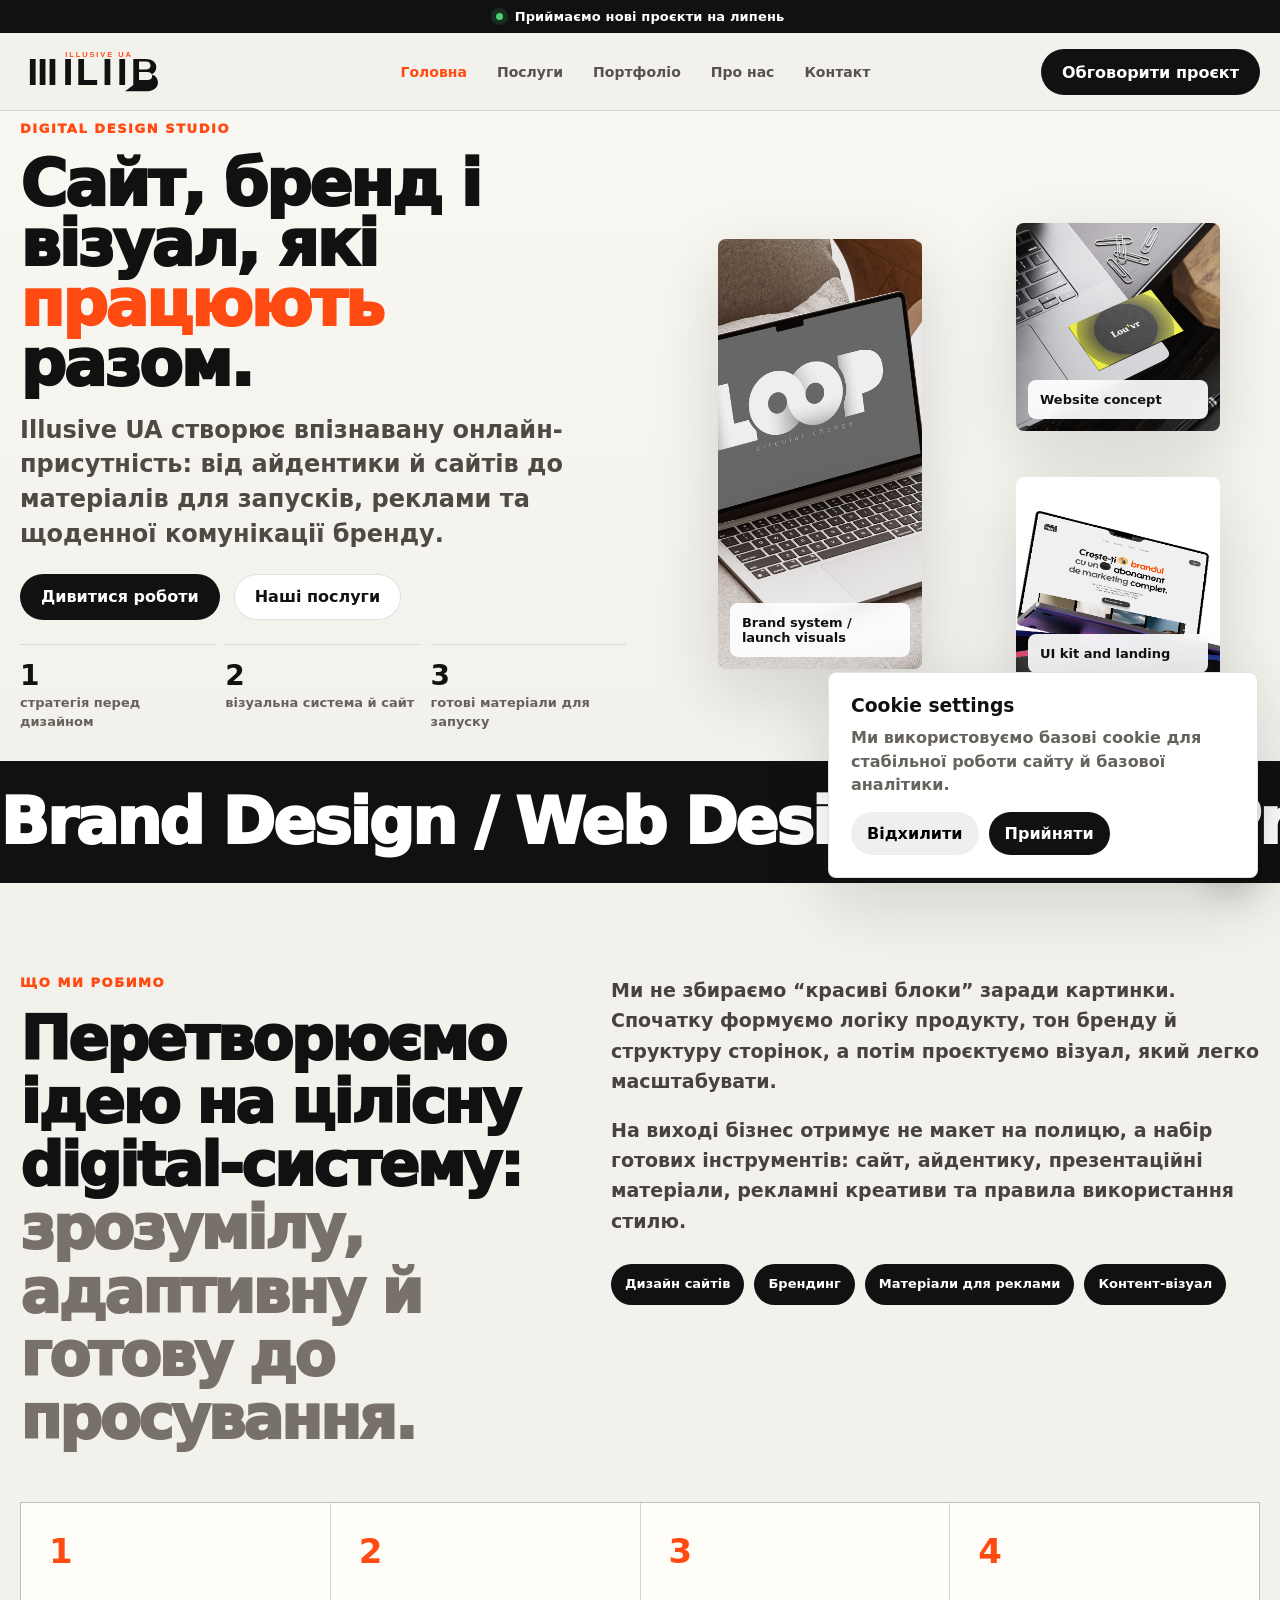
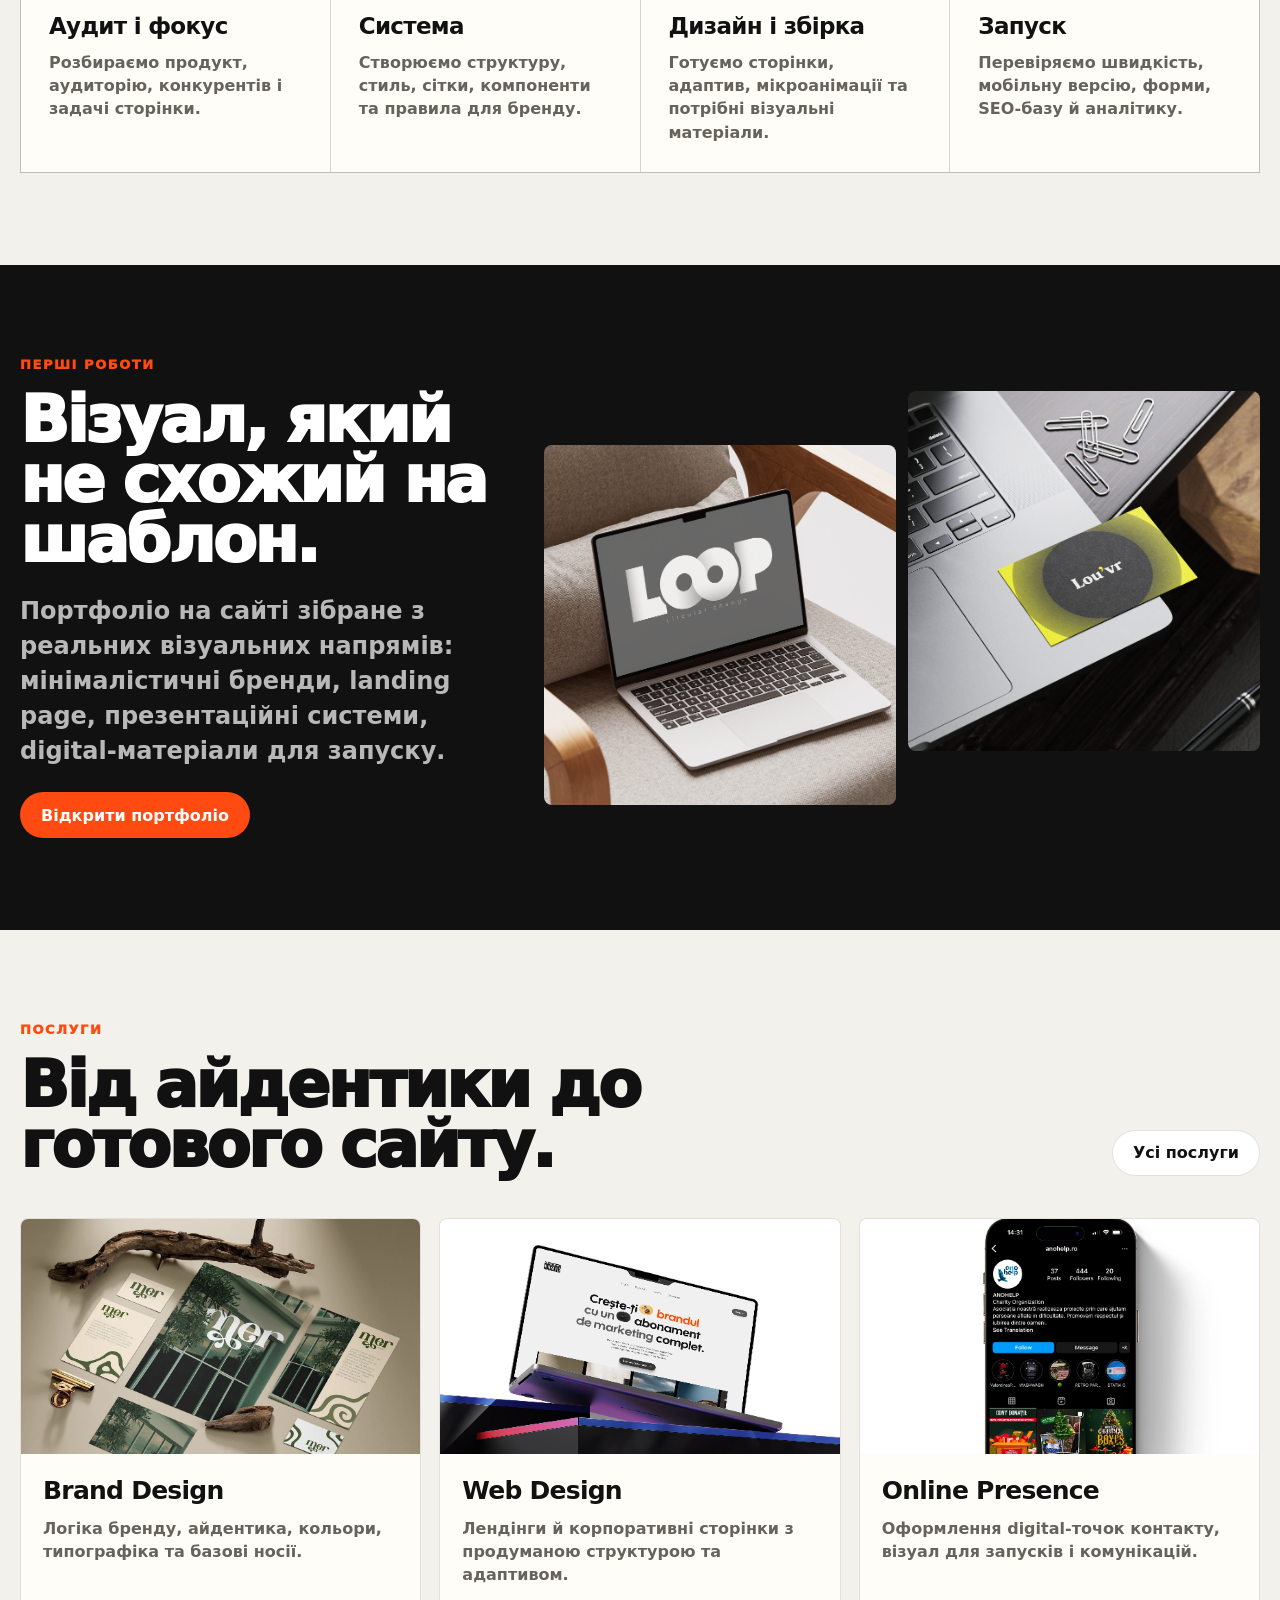
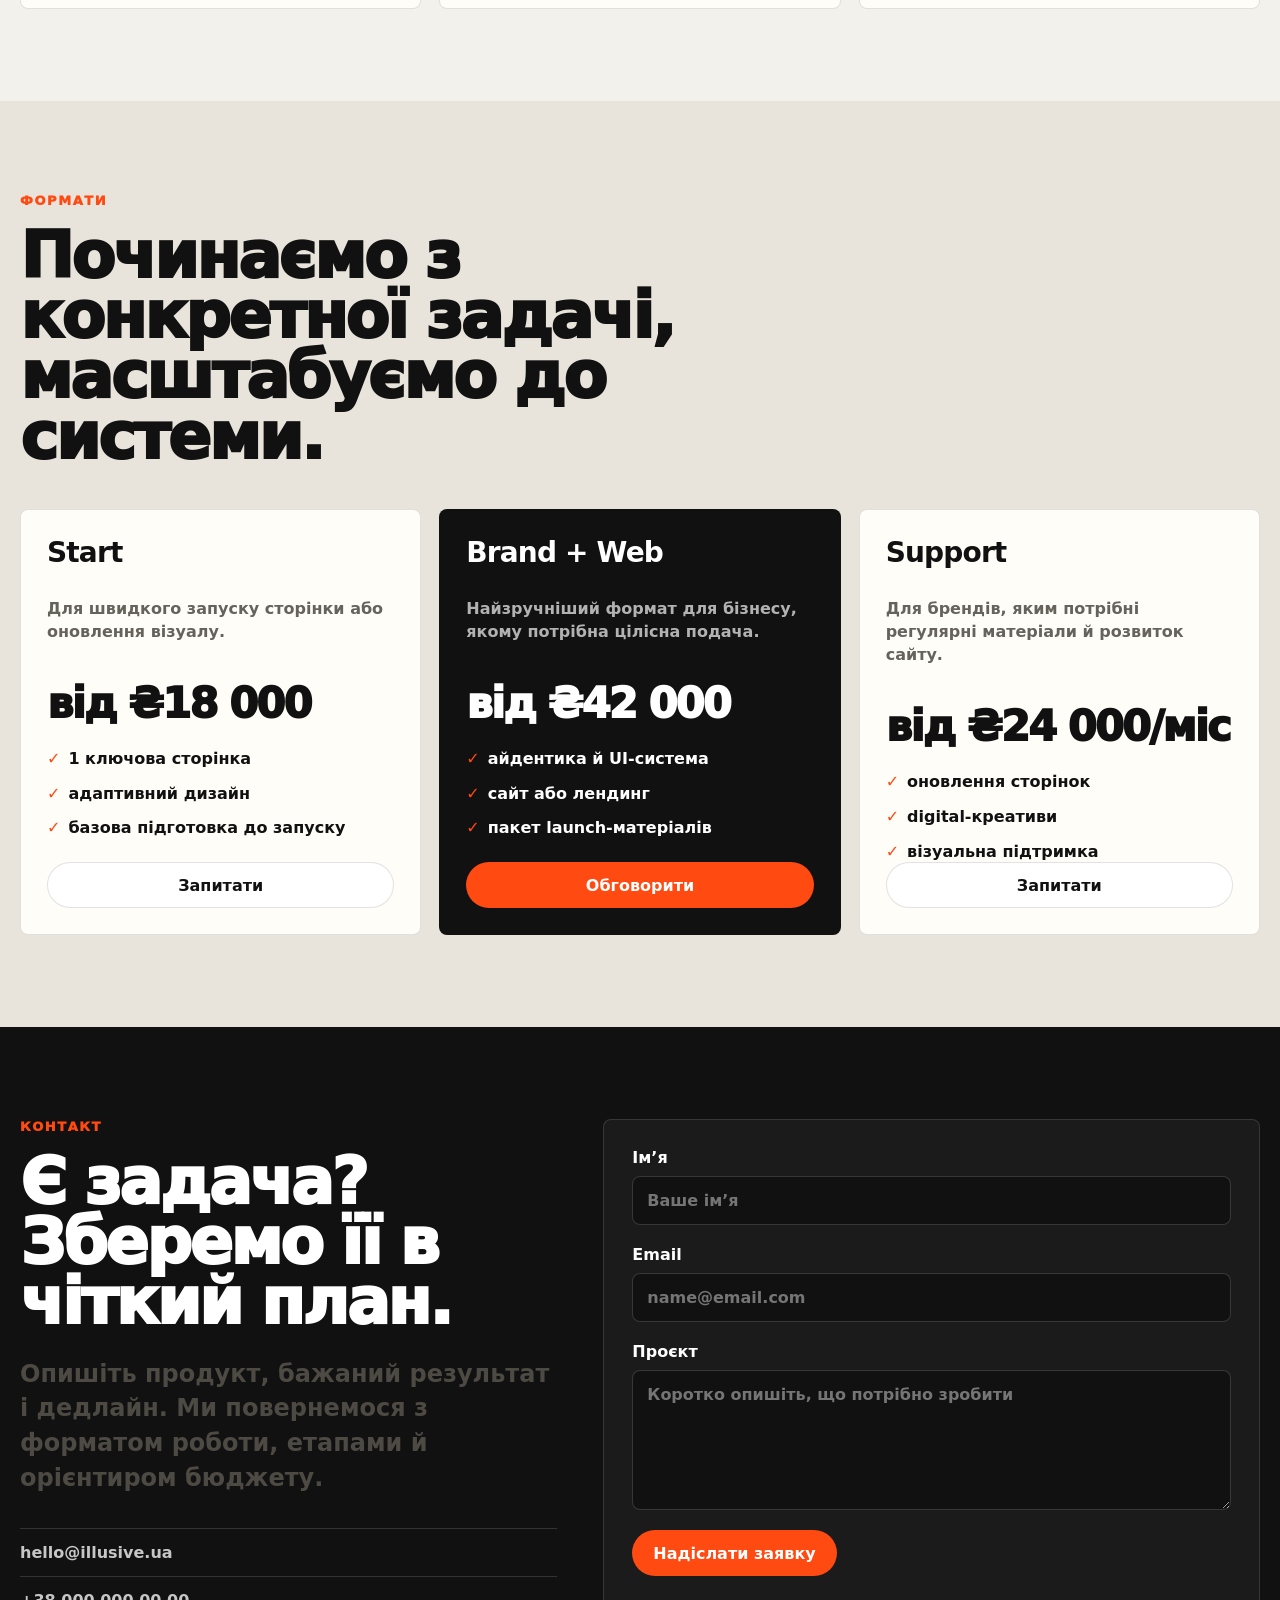
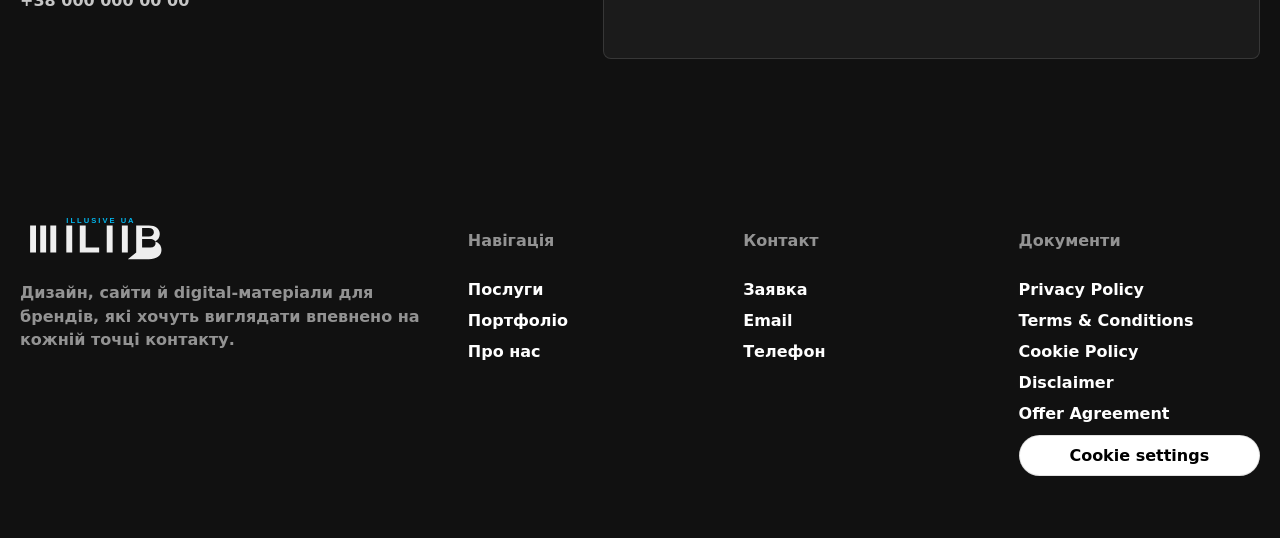
==== index.html @ e40aca77 "first commit" ====
﻿<!DOCTYPE html>
<html lang="uk">
<head>
  <meta charset="UTF-8" />
  <meta name="viewport" content="width=device-width, initial-scale=1.0" />
  <meta name="description" content="Illusive UA — дизайн, сайти, бренд-системи, онлайн-присутність і візуальні матеріали для бізнесів, які хочуть виглядати впевнено." />
  <title>Illusive UA — дизайн, сайти та digital-присутність</title>
  <link rel="icon" href="assets/images/logo.svg" type="image/svg+xml" />
  <link rel="stylesheet" href="assets/css/style.css" />
</head>
<body>
  <div class="top-line"><span></span> Приймаємо нові проєкти на липень</div>
  <header class="site-header">
    <div class="header-inner">
      <a class="logo" href="index.html" aria-label="Illusive UA"><img src="assets/images/logo.svg" alt="Illusive UA" /></a>
      <nav class="desktop-nav" aria-label="Основна навігація">
        <a class="active" href="index.html">Головна</a>
        <a href="services.html">Послуги</a>
        <a href="portfolio.html">Портфоліо</a>
        <a href="about.html">Про нас</a>
        <a href="contact.html">Контакт</a>
      </nav>
      <div class="header-actions">
        <a class="header-cta" href="contact.html">Обговорити проєкт</a>
        <button class="burger" type="button" aria-label="Відкрити меню" aria-expanded="false"><span></span><span></span></button>
      </div>
    </div>
  </header>
  <div class="mobile-panel" aria-hidden="true">
    <a href="index.html">Головна</a>
    <a href="services.html">Послуги</a>
    <a href="portfolio.html">Портфоліо</a>
    <a href="about.html">Про нас</a>
    <a href="contact.html">Контакт</a>
  </div>

  <main>
    <section class="hero">
      <div class="hero-grid">
        <div class="reveal">
          <p class="eyebrow">Digital design studio</p>
          <h1>Сайт, бренд і візуал, які <span>працюють</span> разом.</h1>
          <p class="lead">Illusive UA створює впізнавану онлайн-присутність: від айдентики й сайтів до матеріалів для запусків, реклами та щоденної комунікації бренду.</p>
          <div class="hero-actions">
            <a class="btn btn-dark" href="portfolio.html">Дивитися роботи</a>
            <a class="btn btn-light" href="services.html">Наші послуги</a>
          </div>
          <div class="hero-proof" aria-label="Ключові напрями">
            <div class="proof-item"><strong>1</strong><span>стратегія перед дизайном</span></div>
            <div class="proof-item"><strong>2</strong><span>візуальна система й сайт</span></div>
            <div class="proof-item"><strong>3</strong><span>готові матеріали для запуску</span></div>
          </div>
        </div>
        <div class="hero-visual reveal">
          <figure class="shot shot-large">
            <img src="assets/images/portfolio/13.png" alt="Фрагмент портфоліо Illusive UA" />
            <figcaption class="shot-caption">Brand system / launch visuals</figcaption>
          </figure>
          <figure class="shot shot-small">
            <img src="assets/images/portfolio/20.png" alt="Дизайн-проєкт Illusive UA" />
            <figcaption class="shot-caption">Website concept</figcaption>
          </figure>
          <figure class="shot shot-small">
            <img src="assets/images/service/Web Design.png" alt="Web Design" />
            <figcaption class="shot-caption">UI kit and landing</figcaption>
          </figure>
        </div>
      </div>
    </section>

    <section class="ticker" aria-hidden="true"><div>Brand Design / Web Design / Online Presence / Visual Materials / Brand Management / Brand Design / Web Design / Online Presence / Visual Materials / </div></section>

    <section class="section">
      <div class="wrap intro-grid">
        <div>
          <p class="eyebrow reveal">Що ми робимо</p>
          <p class="intro-copy reveal">Перетворюємо ідею на цілісну digital-систему: <span>зрозумілу, адаптивну й готову до просування.</span></p>
        </div>
        <div class="content-block reveal">
          <p>Ми не збираємо “красиві блоки” заради картинки. Спочатку формуємо логіку продукту, тон бренду й структуру сторінок, а потім проєктуємо візуал, який легко масштабувати.</p>
          <p>На виході бізнес отримує не макет на полицю, а набір готових інструментів: сайт, айдентику, презентаційні матеріали, рекламні креативи та правила використання стилю.</p>
          <div class="chips">
            <span>Дизайн сайтів</span><span>Брендинг</span><span>Матеріали для реклами</span><span>Контент-візуал</span>
          </div>
        </div>
      </div>
      <div class="wrap process-grid reveal">
        <article class="process-item"><b>1</b><h3>Аудит і фокус</h3><p>Розбираємо продукт, аудиторію, конкурентів і задачі сторінки.</p></article>
        <article class="process-item"><b>2</b><h3>Система</h3><p>Створюємо структуру, стиль, сітки, компоненти та правила для бренду.</p></article>
        <article class="process-item"><b>3</b><h3>Дизайн і збірка</h3><p>Готуємо сторінки, адаптив, мікроанімації та потрібні візуальні матеріали.</p></article>
        <article class="process-item"><b>4</b><h3>Запуск</h3><p>Перевіряємо швидкість, мобільну версію, форми, SEO-базу й аналітику.</p></article>
      </div>
    </section>

    <section class="section featured">
      <div class="wrap feature-grid">
        <div class="reveal">
          <p class="eyebrow">Перші роботи</p>
          <h2 class="section-title">Візуал, який не схожий на шаблон.</h2>
          <p class="lead">Портфоліо на сайті зібране з реальних візуальних напрямів: мінімалістичні бренди, landing page, презентаційні системи, digital-матеріали для запуску.</p>
          <div class="hero-actions"><a class="btn btn-accent" href="portfolio.html">Відкрити портфоліо</a></div>
        </div>
        <div class="feature-media reveal">
          <img src="assets/images/portfolio/13.png" alt="Портфоліо 13" />
          <img src="assets/images/portfolio/20.png" alt="Портфоліо 20" />
        </div>
      </div>
    </section>

    <section class="section">
      <div class="wrap portfolio-head">
        <div>
          <p class="eyebrow reveal">Послуги</p>
          <h2 class="section-title reveal">Від айдентики до готового сайту.</h2>
        </div>
        <a class="btn btn-light" href="services.html">Усі послуги</a>
      </div>
      <div class="wrap services-grid">
        <article class="service-card reveal"><img src="assets/images/service/Brand Design.png" alt="Brand Design" /><div><h3>Brand Design</h3><p>Логіка бренду, айдентика, кольори, типографіка та базові носії.</p></div></article>
        <article class="service-card reveal"><img src="assets/images/service/Web Design.png" alt="Web Design" /><div><h3>Web Design</h3><p>Лендінги й корпоративні сторінки з продуманою структурою та адаптивом.</p></div></article>
        <article class="service-card reveal"><img src="assets/images/service/Prezența Online.png" alt="Online Presence" /><div><h3>Online Presence</h3><p>Оформлення digital-точок контакту, візуал для запусків і комунікацій.</p></div></article>
      </div>
    </section>

    <section class="section pricing-band">
      <div class="wrap">
        <p class="eyebrow reveal">Формати</p>
        <h2 class="section-title reveal">Починаємо з конкретної задачі, масштабуємо до системи.</h2>
        <div class="price-stack">
          <article class="price-card reveal"><h3>Start</h3><p>Для швидкого запуску сторінки або оновлення візуалу.</p><div class="price">від ₴18 000</div><ul><li>1 ключова сторінка</li><li>адаптивний дизайн</li><li>базова підготовка до запуску</li></ul><a class="btn btn-light" href="contact.html">Запитати</a></article>
          <article class="price-card highlight reveal"><h3>Brand + Web</h3><p>Найзручніший формат для бізнесу, якому потрібна цілісна подача.</p><div class="price">від ₴42 000</div><ul><li>айдентика й UI-система</li><li>сайт або лендинг</li><li>пакет launch-матеріалів</li></ul><a class="btn btn-accent" href="contact.html">Обговорити</a></article>
          <article class="price-card reveal"><h3>Support</h3><p>Для брендів, яким потрібні регулярні матеріали й розвиток сайту.</p><div class="price">від ₴24 000/міс</div><ul><li>оновлення сторінок</li><li>digital-креативи</li><li>візуальна підтримка</li></ul><a class="btn btn-light" href="contact.html">Запитати</a></article>
        </div>
      </div>
    </section>

    <section class="section contact-section">
      <div class="wrap contact-grid">
        <div class="reveal">
          <p class="eyebrow">Контакт</p>
          <h2 class="section-title">Є задача? Зберемо її в чіткий план.</h2>
          <p class="lead">Опишіть продукт, бажаний результат і дедлайн. Ми повернемося з форматом роботи, етапами й орієнтиром бюджету.</p>
          <div class="contact-list">
            <a href="mailto:hello@illusive.ua">hello@illusive.ua</a>
            <a href="tel:+380000000000">+38 000 000 00 00</a>
          </div>
        </div>
        <form class="contact-panel reveal" id="contactForm">
          <label>Ім’я<input type="text" name="name" placeholder="Ваше ім’я" required /></label>
          <label>Email<input type="email" name="email" placeholder="name@email.com" required /></label>
          <label>Проєкт<textarea name="message" placeholder="Коротко опишіть, що потрібно зробити" required></textarea></label>
          <button class="btn btn-accent" type="submit">Надіслати заявку</button>
          <p class="form-status" aria-live="polite"></p>
        </form>
      </div>
    </section>
  </main>

  <footer class="site-footer">
    <div class="footer-grid">
      <div class="footer-brand"><img src="assets/images/logo.svg" alt="Illusive UA" /><p>Дизайн, сайти й digital-матеріали для брендів, які хочуть виглядати впевнено на кожній точці контакту.</p></div>
      <div class="footer-col"><p>Навігація</p><a href="services.html">Послуги</a><a href="portfolio.html">Портфоліо</a><a href="about.html">Про нас</a></div>
      <div class="footer-col"><p>Контакт</p><a href="contact.html">Заявка</a><a href="mailto:hello@illusive.ua">Email</a><a href="tel:+380000000000">Телефон</a></div>
      <div class="footer-col"><p>Документи</p><a href="privacy-policy.html">Privacy Policy</a><a href="terms-and-conditions.html">Terms & Conditions</a><a href="cookie-policy.html">Cookie Policy</a><a href="disclaimer.html">Disclaimer</a><a href="offer-agreement.html">Offer Agreement</a><button class="filter-btn" id="openCookies" type="button">Cookie settings</button></div>
    </div>
  </footer>
  <div class="floating-actions"><a href="tel:+380000000000" aria-label="Зателефонувати">☎</a><a href="mailto:hello@illusive.ua" aria-label="Написати email">@</a></div>
  <div class="cookie-box" id="cookieBox"><h3>Cookie settings</h3><p>Ми використовуємо базові cookie для стабільної роботи сайту й базової аналітики.</p><div><button id="rejectCookies" type="button">Відхилити</button><button id="acceptCookies" type="button">Прийняти</button></div></div>
  <script src="assets/js/main.js"></script>
</body>
</html>
---- assets/css/style.css ----
:root{
  --bg:#f3f1ec;
  --paper:#fffdf8;
  --ink:#111;
  --muted:#66635d;
  --line:rgba(17,17,17,.12);
  --accent:#ff4a12;
  --green:#0d7f58;
  --blue:#2156d9;
  --dark:#151515;
  --radius:8px;
  --shadow:0 24px 70px rgba(17,17,17,.14);
}
*{box-sizing:border-box}
html{scroll-behavior:smooth}
body{margin:0;background:var(--bg);color:var(--ink);font-family:Inter,Manrope,ui-sans-serif,system-ui,-apple-system,BlinkMacSystemFont,"Segoe UI",Arial,sans-serif;overflow-x:hidden}
a{color:inherit;text-decoration:none}
button,input,textarea{font:inherit}
button{cursor:pointer}
img{display:block;max-width:100%}
::selection{background:var(--accent);color:#fff}

.top-line{position:fixed;top:0;left:0;right:0;z-index:80;background:#111;color:#fff;display:flex;justify-content:center;gap:12px;align-items:center;padding:9px 18px;font-size:13px;font-weight:800;letter-spacing:.01em}
.top-line span{width:7px;height:7px;border-radius:50%;background:#48d071;box-shadow:0 0 0 5px rgba(72,208,113,.14)}
.site-header{position:fixed;top:34px;left:0;right:0;z-index:70;background:rgba(243,241,236,.86);backdrop-filter:blur(18px);border-bottom:1px solid var(--line)}
.header-inner{width:min(1240px,calc(100% - 36px));margin:0 auto;min-height:76px;display:grid;grid-template-columns:210px 1fr auto;align-items:center;gap:24px}
.logo img{width:156px;height:auto}
.desktop-nav{display:flex;justify-content:center;gap:30px;color:#56534e;font-weight:800;font-size:14px}
.desktop-nav a,.footer-col a{transition:.2s ease}
.desktop-nav a:hover,.desktop-nav a.active,.footer-col a:hover{color:var(--accent)}
.header-actions{display:flex;align-items:center;gap:12px}
.header-cta,.btn{display:inline-flex;align-items:center;justify-content:center;gap:10px;min-height:46px;padding:0 20px;border-radius:999px;border:1px solid transparent;font-weight:900;transition:.2s ease}
.header-cta,.btn-dark{background:#111;color:#fff}
.btn-light{background:#fff;color:#111;border-color:var(--line)}
.btn-accent{background:var(--accent);color:#fff}
.btn:hover,.header-cta:hover{transform:translateY(-2px)}
.burger{display:none;width:46px;height:46px;border:1px solid var(--line);background:#fff;border-radius:50%;align-items:center;justify-content:center;flex-direction:column;gap:5px}
.burger span{width:18px;height:2px;background:#111}
.mobile-panel{position:fixed;top:122px;right:18px;z-index:90;width:min(300px,calc(100% - 36px));display:none;background:#111;color:#fff;padding:18px;border-radius:var(--radius);box-shadow:var(--shadow)}
.mobile-panel.is-open{display:grid;gap:6px}
.mobile-panel a{padding:14px 12px;border-bottom:1px solid rgba(255,255,255,.1);font-weight:800}

main{padding-top:111px}
.section{padding:92px 18px}
.wrap{width:min(1240px,100%);margin:0 auto}
.eyebrow{margin:0 0 18px;color:var(--accent);font-size:13px;font-weight:950;text-transform:uppercase;letter-spacing:.12em}
.page-title,.hero h1,.section-title{margin:0;font-weight:950;letter-spacing:-.04em;line-height:.94}
.page-title{font-size:clamp(52px,8vw,116px);max-width:1000px}
.section-title{font-size:clamp(38px,5vw,76px);max-width:820px}
.lead{font-size:clamp(18px,2vw,24px);line-height:1.45;color:#4d4943;font-weight:650}
.muted{color:var(--muted)}

.hero{min-height:650px;display:grid;align-items:start;padding:10px 18px 28px;background:linear-gradient(180deg,#f9f7f2 0%,#f3f1ec 100%)}
.hero-grid{width:min(1240px,100%);margin:0 auto;display:grid;grid-template-columns:minmax(0,1.02fr) minmax(360px,.98fr);gap:52px;align-items:start}
.hero h1{font-size:clamp(46px,5vw,88px)}
.hero h1 span{color:var(--accent)}
.hero .lead{max-width:660px;margin:18px 0 0}
.hero-actions{display:flex;gap:14px;flex-wrap:wrap;margin-top:22px}
.hero-proof{display:grid;grid-template-columns:repeat(3,1fr);gap:10px;margin-top:24px;max-width:620px}
.proof-item{border-top:1px solid var(--line);padding-top:14px}
.proof-item strong{display:block;font-size:28px;letter-spacing:-.04em}
.proof-item span{color:var(--muted);font-size:13px;font-weight:750}
.hero-visual{display:grid;grid-template-columns:1fr 1fr;gap:14px;align-items:center;align-self:start;margin-top:86px}
.shot{position:relative;overflow:hidden;border-radius:var(--radius);background:#ddd;box-shadow:var(--shadow)}
.shot img{width:100%;height:100%;object-fit:cover}
.shot-large{height:430px;grid-row:span 2}
.shot-small{height:208px}
.shot-caption{position:absolute;left:12px;right:12px;bottom:12px;background:rgba(255,255,255,.92);backdrop-filter:blur(10px);border-radius:var(--radius);padding:12px;font-weight:900;font-size:13px}

.ticker{overflow:hidden;background:#111;color:#fff;white-space:nowrap;font-size:clamp(28px,5vw,64px);font-weight:950;letter-spacing:-.04em;padding:24px 0}
.ticker div{display:inline-block;animation:marquee 24s linear infinite}
@keyframes marquee{from{transform:translateX(0)}to{transform:translateX(-50%)}}

.intro-grid{display:grid;grid-template-columns:.9fr 1.1fr;gap:60px;align-items:start}
.intro-copy{font-size:clamp(30px,4.7vw,66px);line-height:1.05;letter-spacing:-.045em;font-weight:950;margin:0}
.intro-copy span{color:#77716a}
.chips,.service-tags{display:flex;flex-wrap:wrap;gap:10px;margin-top:28px}
.chips span,.service-tags span{background:#111;color:#fff;border-radius:999px;padding:10px 14px;font-weight:850;font-size:13px}
.process-grid{display:grid;grid-template-columns:repeat(4,1fr);gap:1px;background:var(--line);border:1px solid var(--line);margin-top:52px}
.process-item{background:var(--paper);padding:28px;min-height:220px}
.process-item b{display:block;color:var(--accent);font-size:34px;margin-bottom:42px}
.process-item h3{margin:0 0 12px;font-size:23px;letter-spacing:-.03em}
.process-item p{margin:0;color:var(--muted);line-height:1.45;font-weight:650}

.featured{background:#111;color:#fff}
.featured .lead,.featured .muted{color:rgba(255,255,255,.7)}
.feature-grid{display:grid;grid-template-columns:.8fr 1.2fr;gap:46px;align-items:center}
.feature-media{display:grid;grid-template-columns:1fr 1fr;gap:12px}
.feature-media img{height:360px;width:100%;object-fit:cover;border-radius:var(--radius)}
.feature-media img:first-child{margin-top:54px}

.services-grid{display:grid;grid-template-columns:repeat(3,1fr);gap:18px;margin-top:42px}
.service-card,.portfolio-card,.price-card,.faq-item,.contact-panel{background:var(--paper);border:1px solid var(--line);border-radius:var(--radius)}
.service-card{overflow:hidden}
.service-card img{width:100%;height:235px;object-fit:cover}
.service-card div{padding:22px}
.service-card h3{margin:0 0 12px;font-size:25px;letter-spacing:-.03em}
.service-card p{margin:0;color:var(--muted);line-height:1.45;font-weight:650}
.service-card ul{margin:20px 0 0;padding:0;list-style:none;display:grid;gap:9px;color:#302d29;font-weight:800}
.service-card li:before{content:"";display:inline-block;width:7px;height:7px;border-radius:50%;background:var(--accent);margin-right:9px}

.portfolio-head{display:flex;justify-content:space-between;gap:28px;align-items:end;margin-bottom:34px}
.portfolio-grid{display:grid;grid-template-columns:repeat(3,1fr);gap:18px}
.portfolio-card{overflow:hidden;background:#fff}
.portfolio-card img{width:100%;height:310px;object-fit:cover}
.portfolio-card div{padding:18px}
.portfolio-card p{margin:0 0 8px;color:var(--muted);font-weight:800;font-size:13px}
.portfolio-card h3{margin:0;font-size:24px;letter-spacing:-.03em}
.filters{display:flex;gap:8px;flex-wrap:wrap}
.filter-btn{border:1px solid var(--line);background:#fff;border-radius:999px;padding:10px 14px;font-weight:850}
.filter-btn.active{background:#111;color:#fff}

.pricing-band{background:#e8e4db}
.price-stack{display:grid;grid-template-columns:repeat(3,1fr);gap:18px;margin-top:42px}
.price-card{padding:26px;display:flex;flex-direction:column;min-height:410px}
.price-card.highlight{background:#111;color:#fff}
.price-card h3{font-size:28px;margin:0 0 12px;letter-spacing:-.03em}
.price-card p{color:var(--muted);line-height:1.45;font-weight:650}
.price-card.highlight p{color:rgba(255,255,255,.68)}
.price{font-size:42px;font-weight:950;letter-spacing:-.05em;margin:20px 0}
.price-card ul{list-style:none;margin:0;padding:0;display:grid;gap:13px}
.price-card li{font-weight:760;line-height:1.35}
.price-card li:before{content:"✓";color:var(--accent);margin-right:8px}
.price-card .btn{margin-top:auto}
.service-pricing{background:#111;color:#fff}
.service-pricing .section-title{max-width:920px}
.service-pricing .lead,.service-pricing .muted{color:rgba(255,255,255,.68)}
.pricing-table{display:grid;gap:12px;margin-top:42px}
.pricing-row{display:grid;grid-template-columns:1.05fr 1.4fr .72fr .62fr;gap:22px;align-items:start;padding:24px;background:#1b1b1b;border:1px solid rgba(255,255,255,.12);border-radius:var(--radius)}
.pricing-row.featured{background:#fff;color:#111}
.pricing-row h3{margin:0 0 8px;font-size:24px;letter-spacing:-.03em}
.pricing-row p{margin:0;color:rgba(255,255,255,.66);line-height:1.45;font-weight:650}
.pricing-row.featured p{color:#5f5b55}
.pricing-row ul{margin:0;padding:0;list-style:none;display:grid;gap:8px;color:rgba(255,255,255,.86);font-weight:760}
.pricing-row.featured ul{color:#2f2b27}
.pricing-row li:before{content:"";display:inline-block;width:7px;height:7px;border-radius:50%;background:var(--accent);margin-right:9px}
.pricing-amount{font-size:30px;line-height:1;font-weight:950;letter-spacing:-.04em;white-space:nowrap;color:var(--accent)}
.pricing-term{color:rgba(255,255,255,.62);font-weight:850}
.pricing-row.featured .pricing-term{color:#69645e}
.pricing-note{margin-top:24px;max-width:860px;color:rgba(255,255,255,.64);font-weight:700;line-height:1.5}

.page-hero{padding:96px 18px 66px;background:#f9f7f2;border-bottom:1px solid var(--line)}
.split{display:grid;grid-template-columns:.8fr 1.2fr;gap:50px;align-items:start}
.content-block{font-size:19px;line-height:1.6;color:#46423d;font-weight:650}
.content-block h2{font-size:38px;line-height:1;letter-spacing:-.035em;color:#111;margin:0 0 18px}
.content-block p{margin:0 0 18px}
.content-block ul{margin:0 0 28px;padding-left:20px}
.legal-doc{width:min(900px,100%);background:var(--paper);border:1px solid var(--line);border-radius:var(--radius);padding:52px;box-shadow:0 18px 55px rgba(17,17,17,.08)}
.legal-doc .logo img{width:156px;margin-bottom:46px}
.legal-doc h1{margin-bottom:28px}
.legal-doc h2{margin-top:42px}
.legal-doc a:not(.btn):not(.logo){color:var(--accent);font-weight:900}
.legal-doc li{margin-bottom:10px}

.gallery-grid{display:grid;grid-template-columns:repeat(4,1fr);gap:14px}
.gallery-grid img{width:100%;height:260px;object-fit:cover;border-radius:var(--radius)}
.gallery-grid img:nth-child(5n+1){grid-column:span 2;height:390px}

.faq-grid{display:grid;grid-template-columns:1fr 1fr;gap:14px;margin-top:34px}
.faq-item{padding:0 20px}
.faq-item button{width:100%;border:0;background:transparent;padding:22px 0;text-align:left;display:flex;justify-content:space-between;gap:16px;font-weight:900;font-size:18px}
.faq-item p{display:none;margin:0;padding:0 0 22px;color:var(--muted);line-height:1.5;font-weight:650}
.faq-item.active p{display:block}

.contact-section{background:#111;color:#fff}
.contact-grid{display:grid;grid-template-columns:.9fr 1.1fr;gap:46px;align-items:start}
.contact-panel{background:#1b1b1b;border-color:rgba(255,255,255,.12);padding:28px}
.contact-panel label{display:grid;gap:9px;margin-bottom:20px;font-weight:850}
.contact-panel input,.contact-panel textarea{width:100%;background:#111;color:#fff;border:1px solid rgba(255,255,255,.16);border-radius:var(--radius);padding:14px;outline:0}
.contact-panel textarea{min-height:140px;resize:vertical}
.form-status{min-height:22px;color:#7bed9f;font-weight:800}
.contact-list{display:grid;gap:14px;margin-top:32px}
.contact-list a,.contact-list div{border-top:1px solid rgba(255,255,255,.14);padding-top:14px;color:rgba(255,255,255,.76);font-weight:800}

.site-footer{background:#111;color:#fff;padding:62px 18px}
.footer-grid{width:min(1240px,100%);margin:0 auto;display:grid;grid-template-columns:1.2fr repeat(3,.7fr);gap:34px}
.footer-brand img{width:160px;filter:invert(1)}
.footer-brand p,.footer-col p{color:rgba(255,255,255,.55);font-weight:750;line-height:1.45}
.footer-col{display:grid;align-content:start;gap:12px}
.footer-col a{color:#fff;font-weight:850}
.floating-actions{position:fixed;right:22px;bottom:22px;z-index:65;display:grid;gap:10px}
.floating-actions a{width:54px;height:54px;border-radius:50%;background:var(--accent);color:#fff;display:grid;place-items:center;font-size:22px;font-weight:950;box-shadow:0 14px 34px rgba(0,0,0,.22)}
.cookie-box{position:fixed;right:22px;bottom:22px;z-index:100;width:min(430px,calc(100% - 44px));background:#fff;border:1px solid var(--line);border-radius:var(--radius);box-shadow:var(--shadow);padding:22px;display:none}
.cookie-box.show{display:block}
.cookie-box h3{margin:0 0 10px}
.cookie-box p{margin:0 0 16px;color:var(--muted);line-height:1.45;font-weight:650}
.cookie-box div{display:flex;gap:10px}
.cookie-box button{border:0;border-radius:999px;padding:12px 16px;font-weight:850}
.cookie-box button:last-child{background:#111;color:#fff}

.reveal{opacity:0;transform:translateY(24px);transition:.65s ease}
.reveal.visible{opacity:1;transform:none}

@media (max-width:980px){
  .header-inner{grid-template-columns:1fr auto}.desktop-nav,.header-cta{display:none}.burger{display:flex}
  .hero-grid,.intro-grid,.feature-grid,.split,.contact-grid{grid-template-columns:1fr}
  .hero{min-height:auto}.hero-visual{grid-template-columns:1fr 1fr}.process-grid,.services-grid,.price-stack,.portfolio-grid{grid-template-columns:1fr 1fr}
  .footer-grid{grid-template-columns:1fr 1fr}
  .pricing-row{grid-template-columns:1fr 1fr}
}
@media (max-width:640px){
  main{padding-top:103px}.section{padding:64px 16px}.page-hero{padding:72px 16px 48px}
  .top-line{font-size:12px}.site-header{top:31px}.header-inner{width:calc(100% - 24px);min-height:72px}
  .hero{padding:64px 16px 32px}.hero-proof,.process-grid,.services-grid,.price-stack,.portfolio-grid,.faq-grid,.footer-grid{grid-template-columns:1fr}
  .hero-visual{display:block}.shot-large,.shot-small{height:310px;margin-bottom:12px}
  .portfolio-head{display:grid}.gallery-grid{grid-template-columns:1fr 1fr}.gallery-grid img,.gallery-grid img:nth-child(5n+1){grid-column:auto;height:210px}
  .feature-media{grid-template-columns:1fr}.feature-media img:first-child{margin-top:0}.feature-media img{height:280px}
  .pricing-row{grid-template-columns:1fr;gap:16px}.pricing-amount{font-size:27px}
  .legal-doc{padding:28px 20px}.legal-doc .logo img{margin-bottom:34px}
  .floating-actions{display:none}.cookie-box{right:12px;bottom:12px;width:calc(100% - 24px)}
}
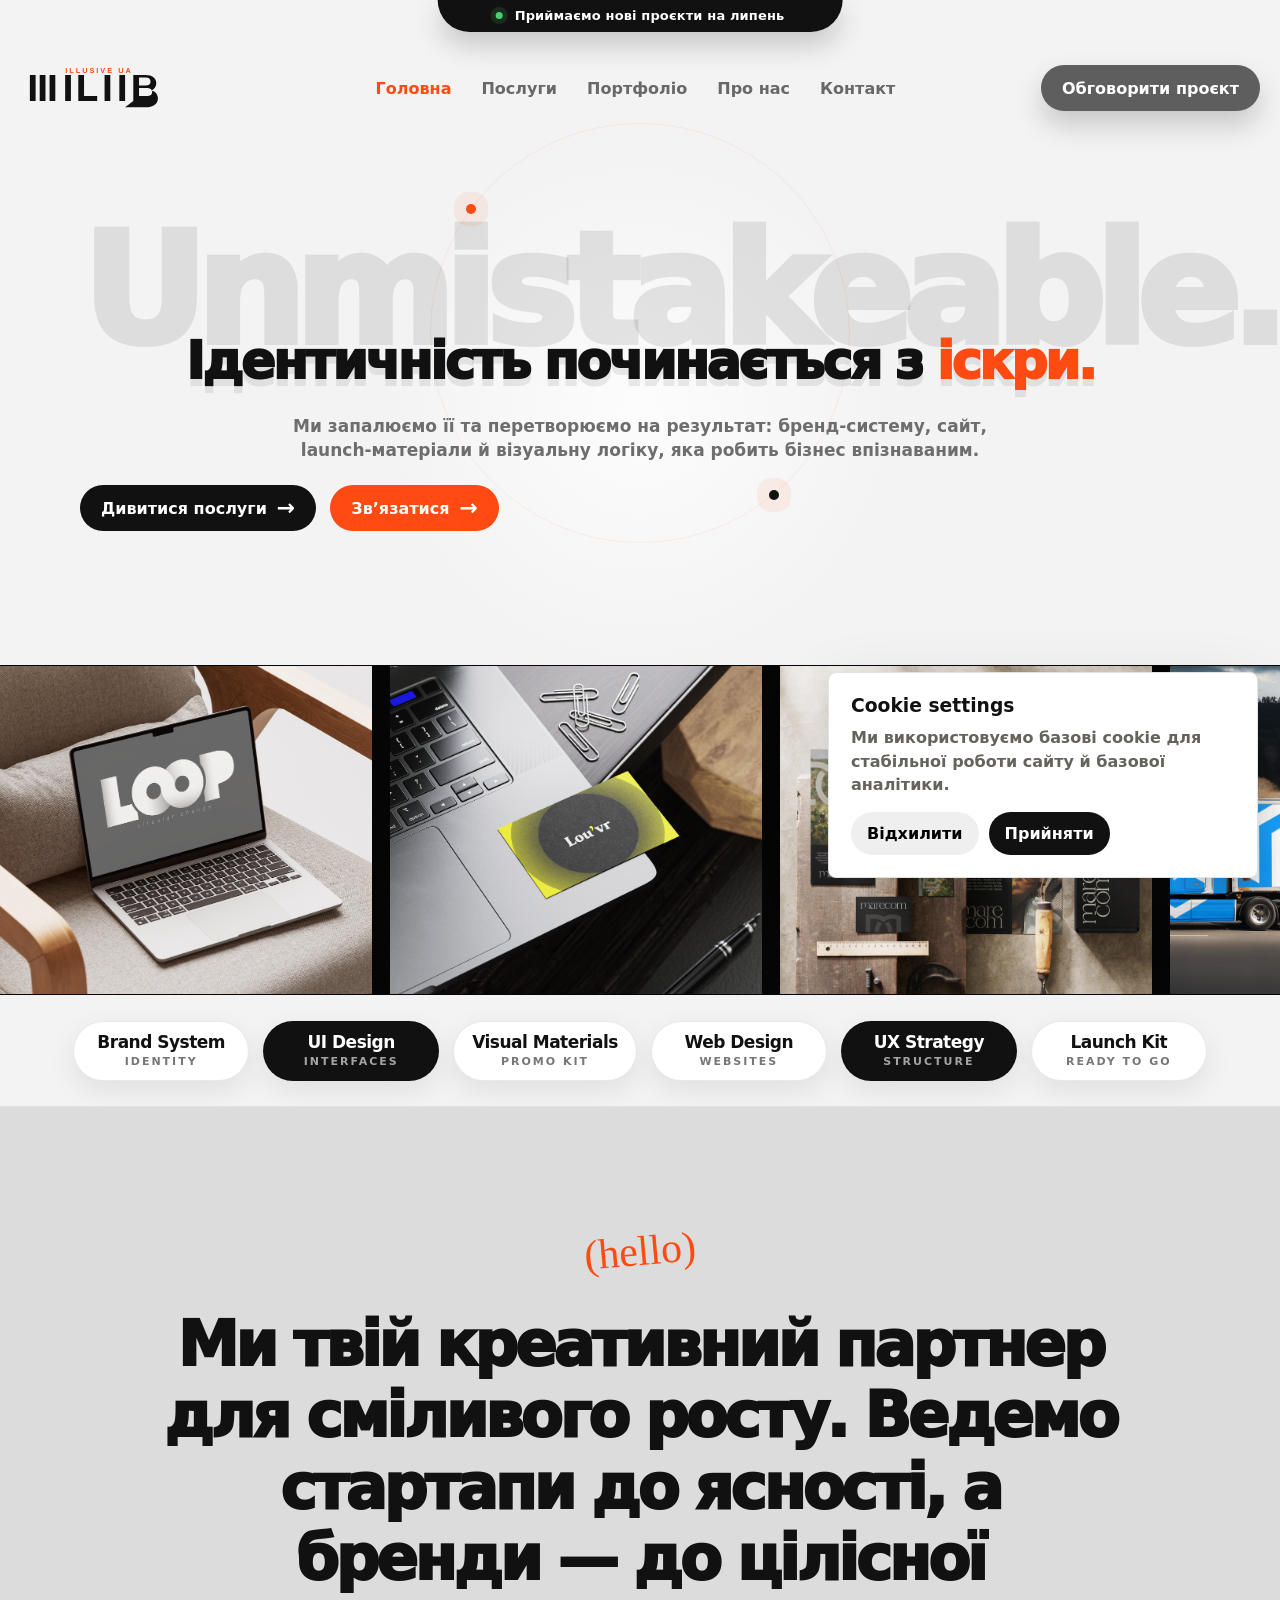
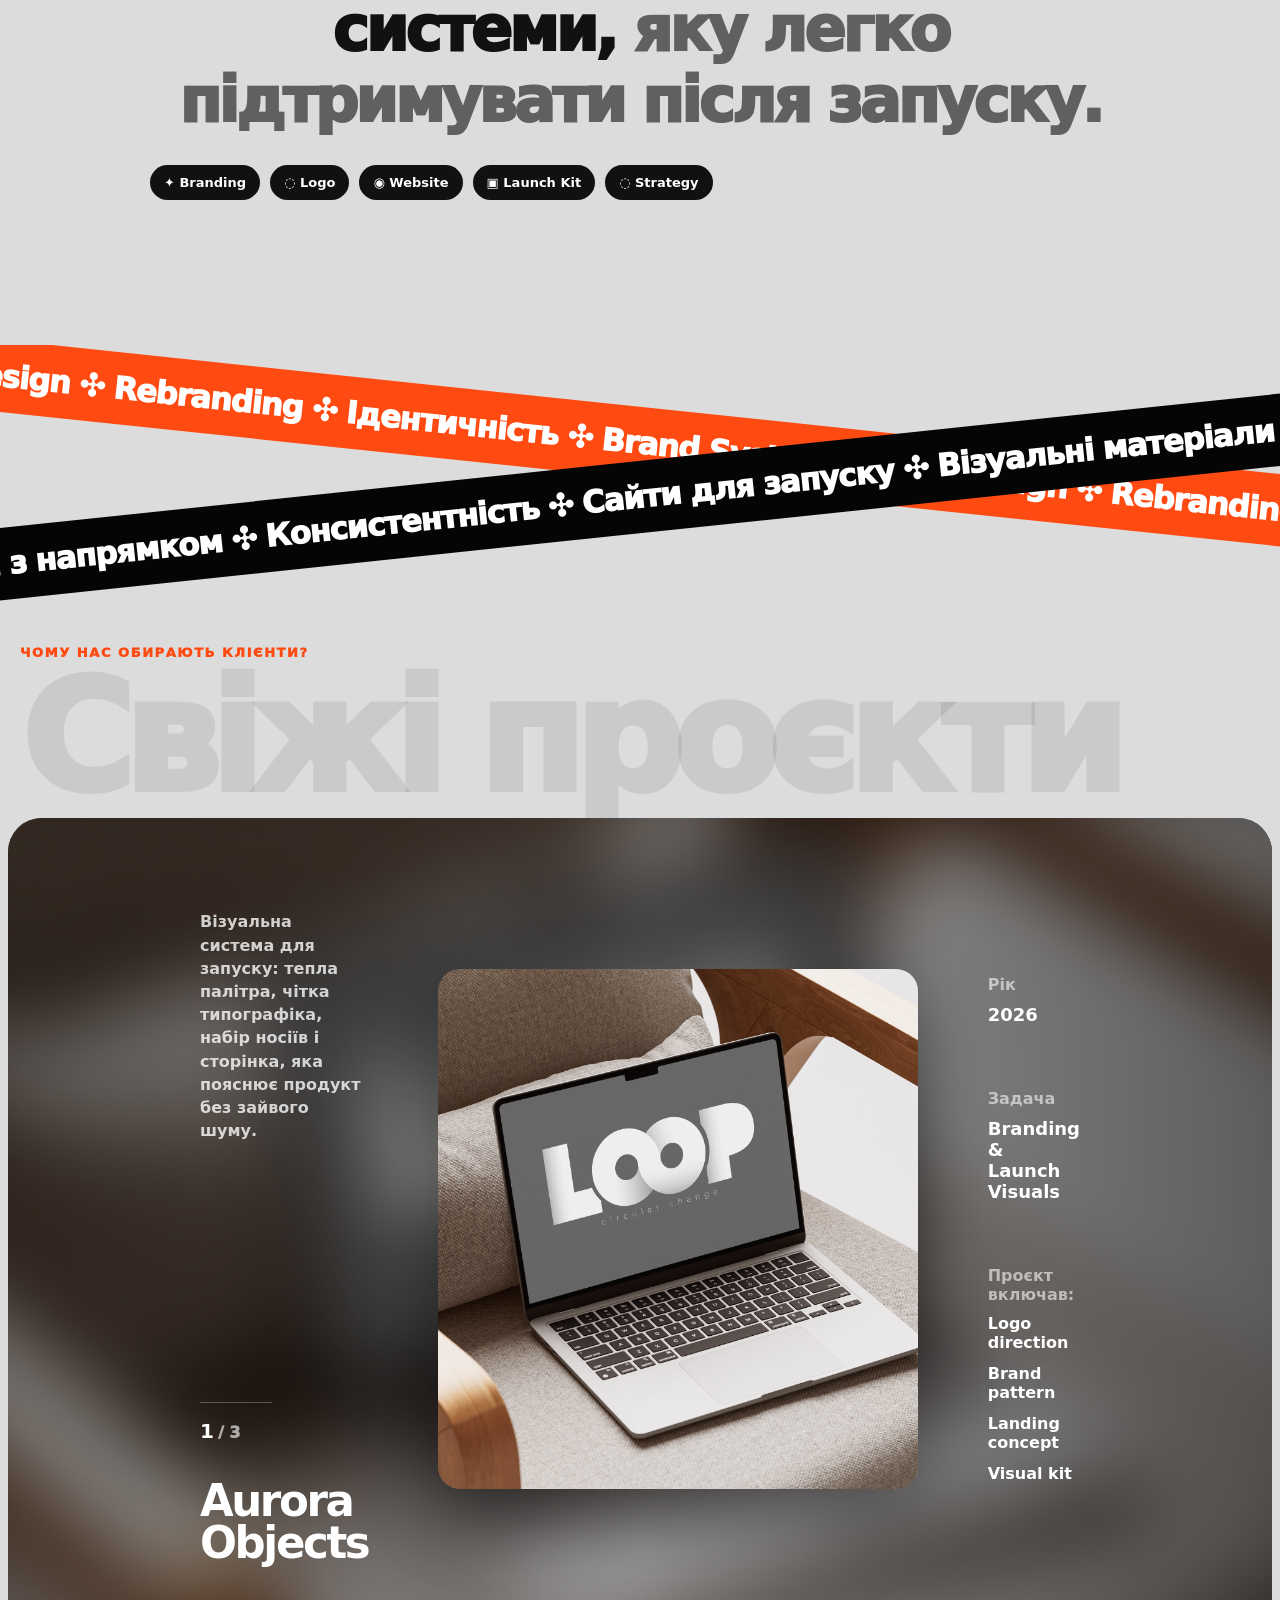
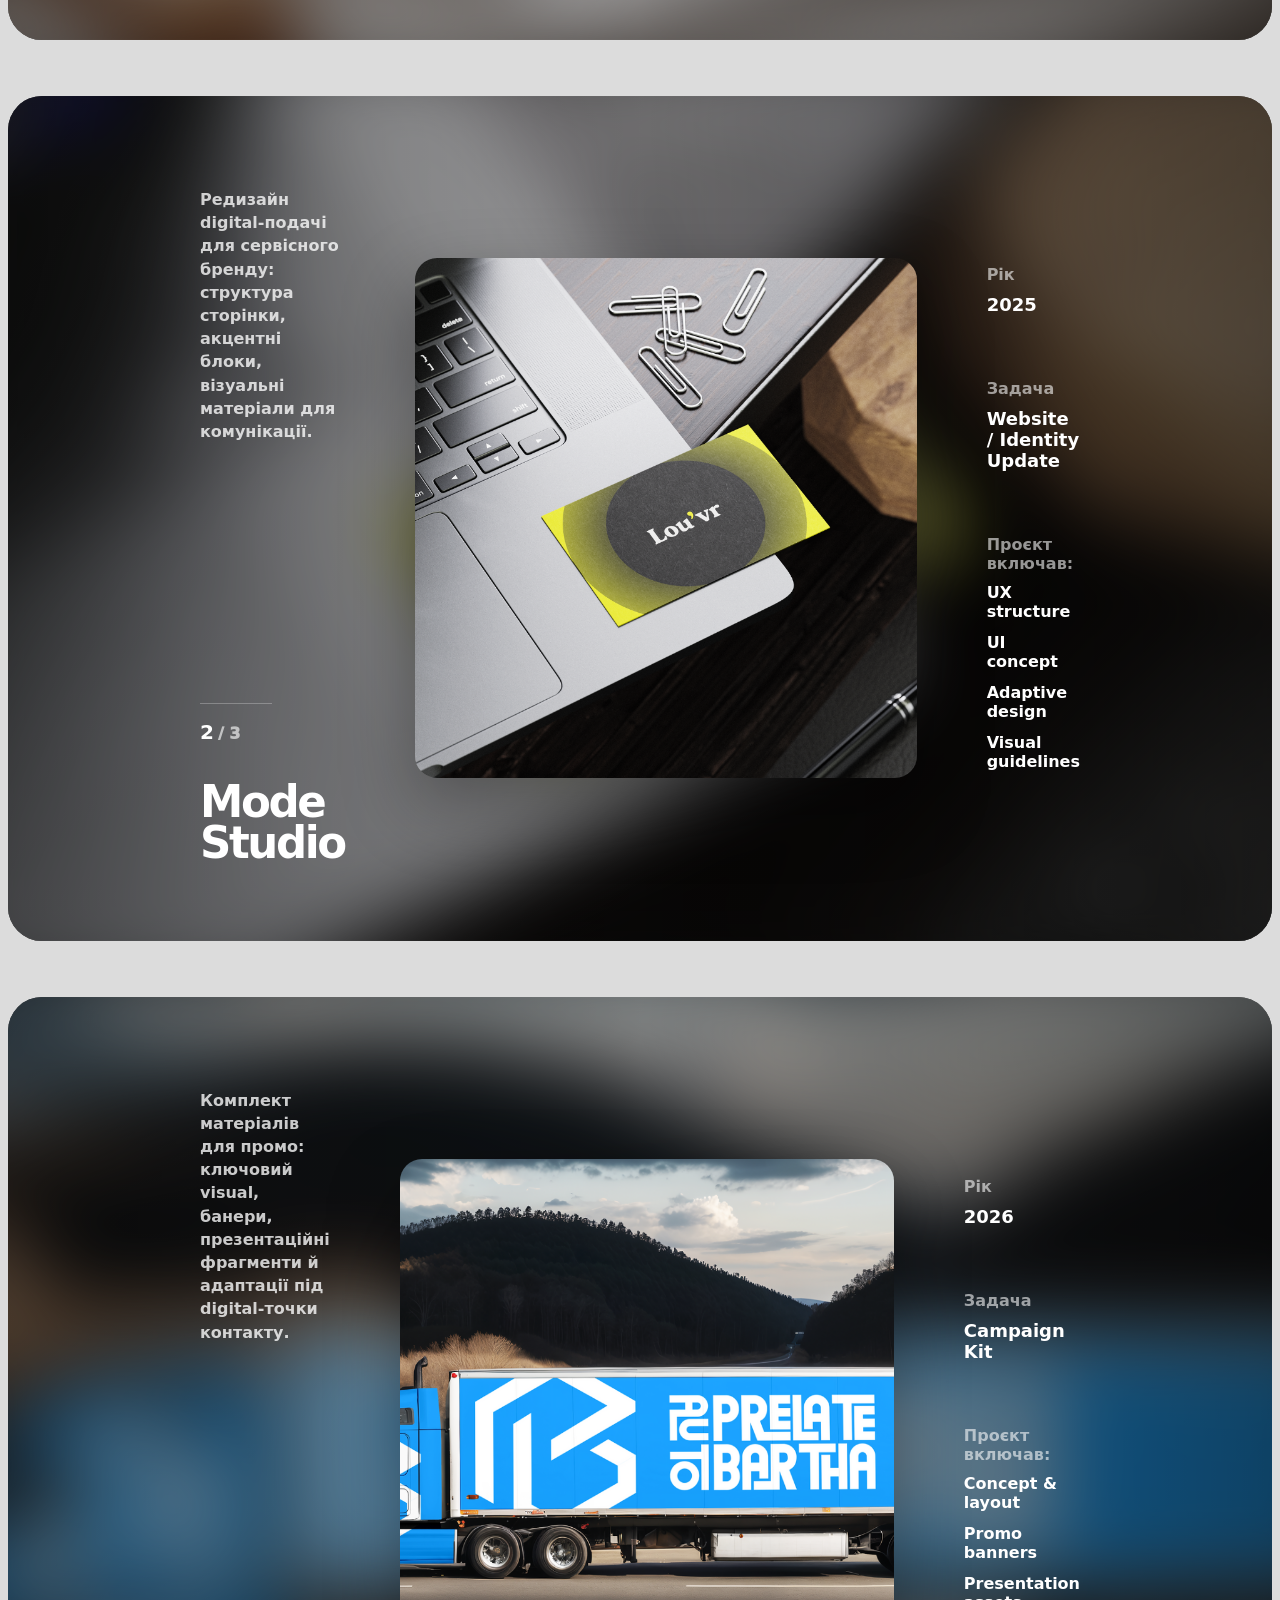
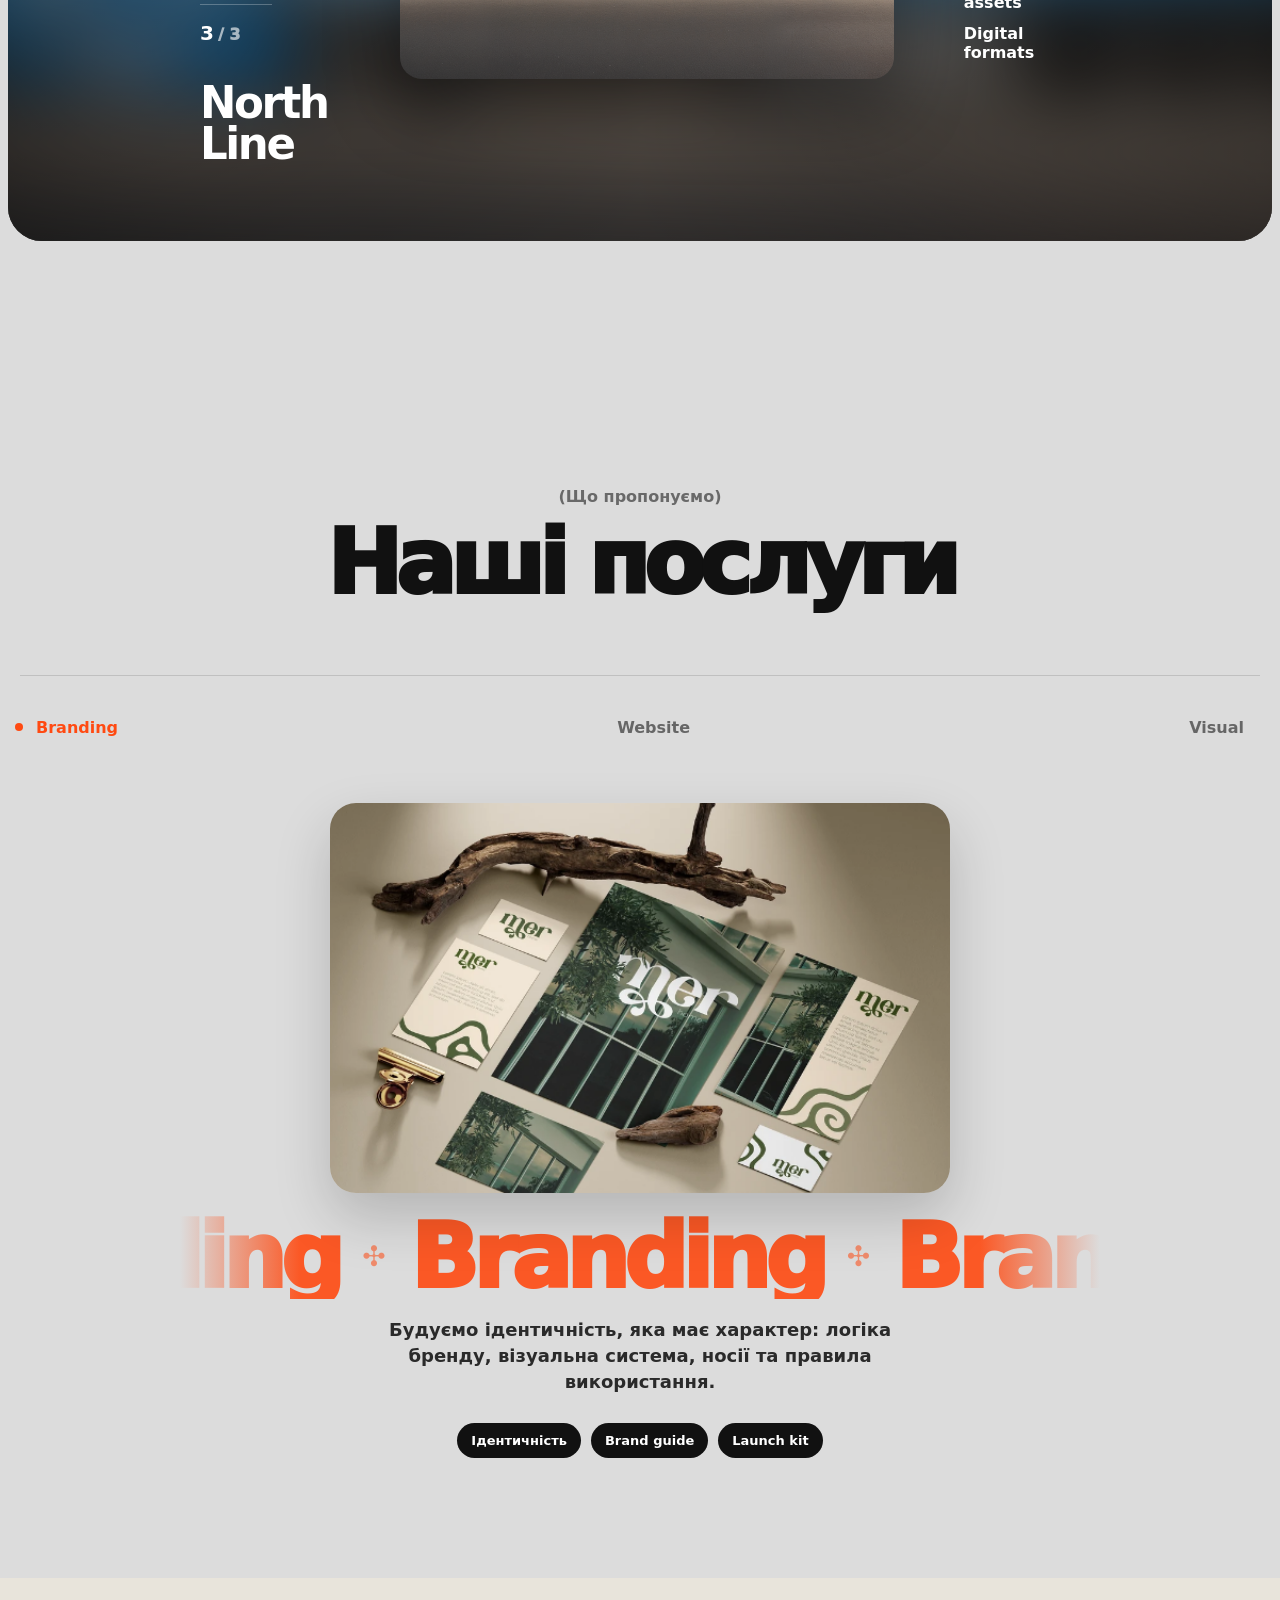
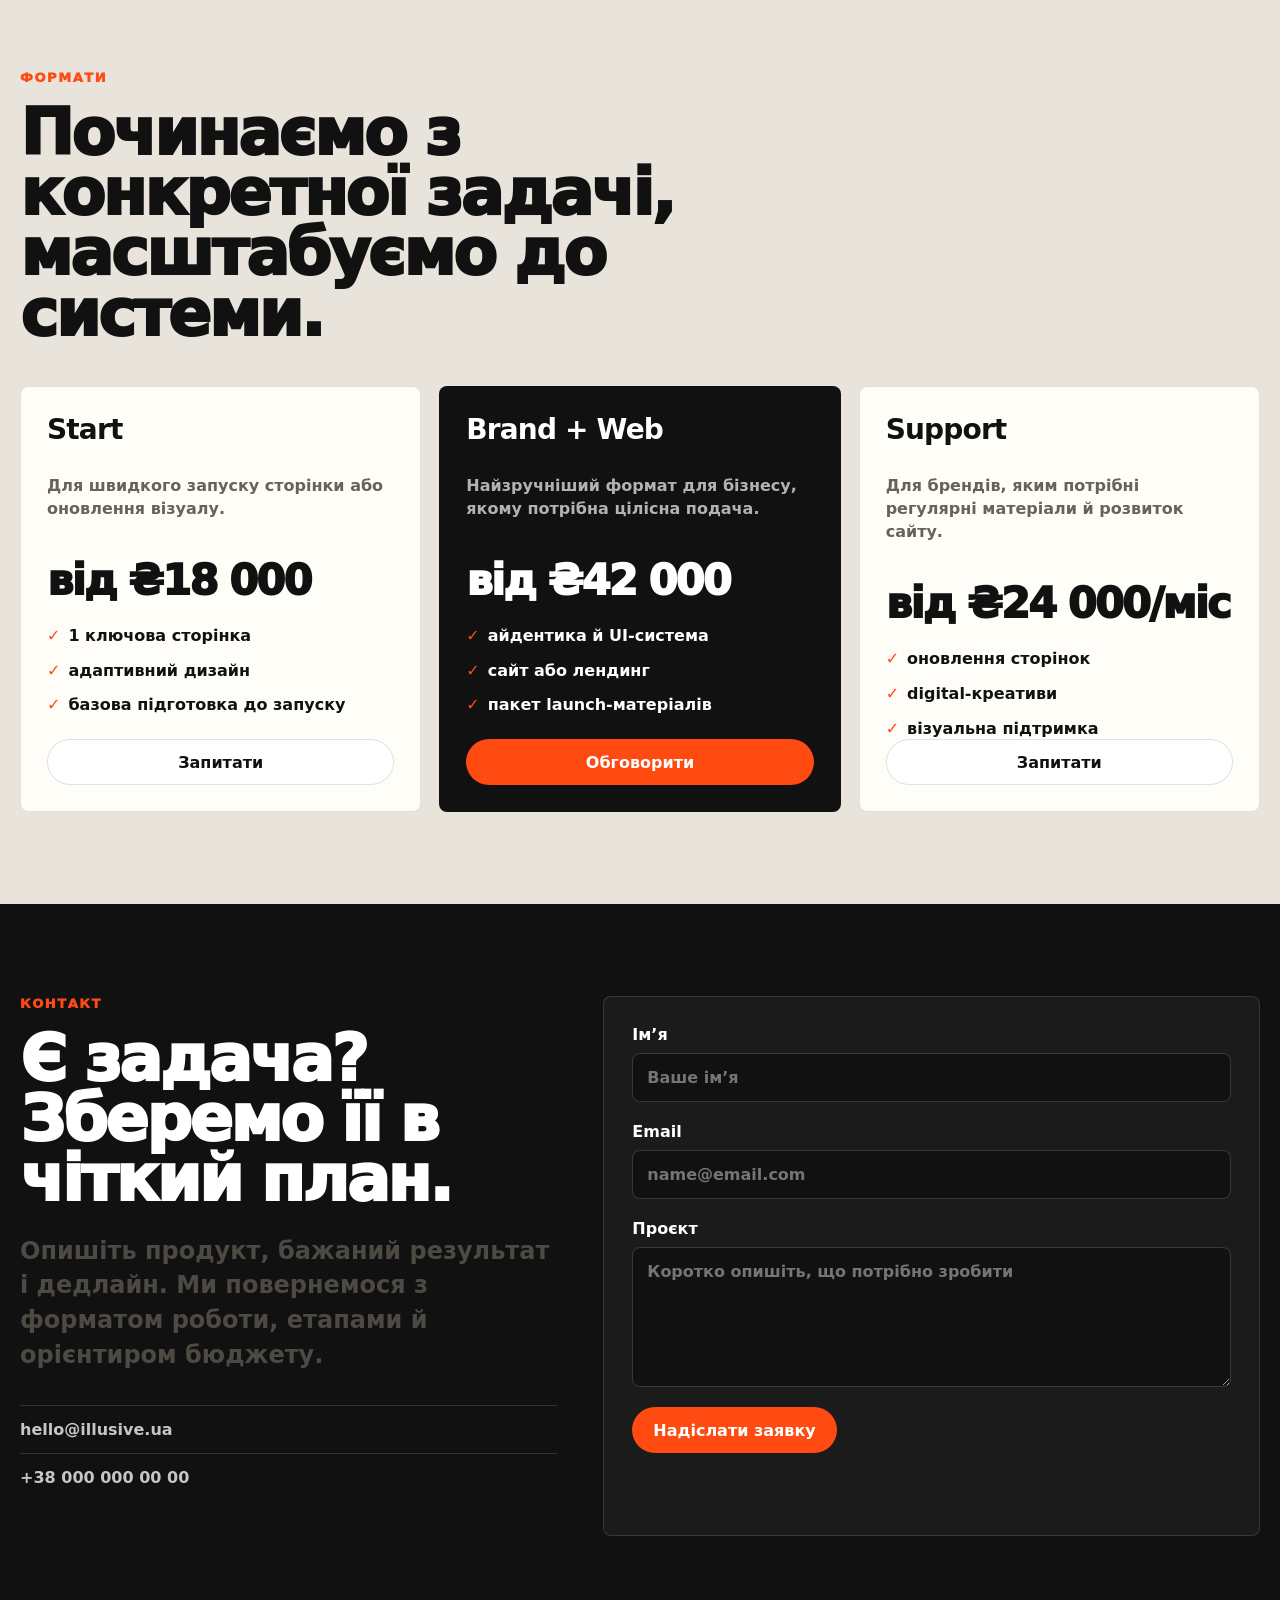
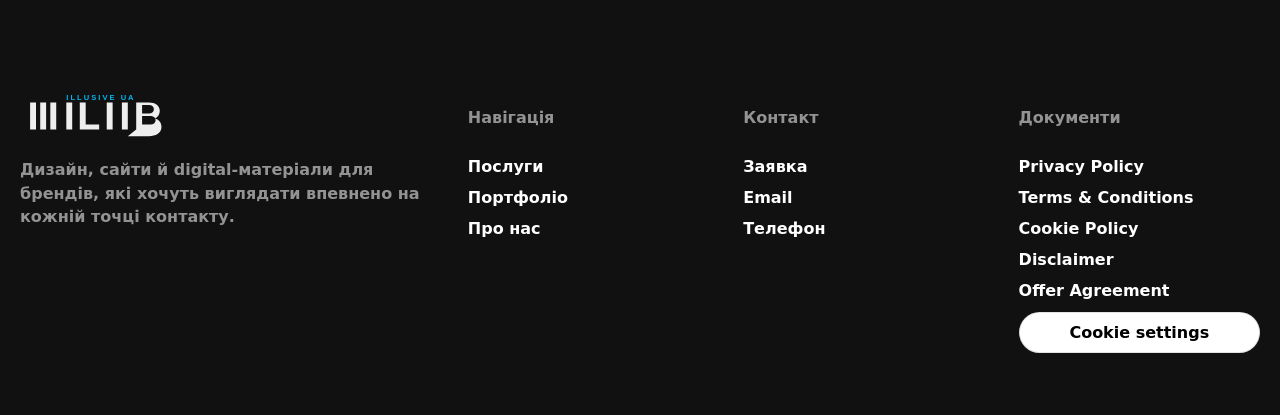
==== commit a1b6b966: "v 1.1" ====
--- a/index.html
+++ b/index.html
@@ -8,7 +8,7 @@
   <link rel="icon" href="assets/images/logo.svg" type="image/svg+xml" />
   <link rel="stylesheet" href="assets/css/style.css" />
 </head>
-<body>
+<body class="home-page">
   <div class="top-line"><span></span> Приймаємо нові проєкти на липень</div>
   <header class="site-header">
     <div class="header-inner">
@@ -34,91 +34,137 @@
     <a href="contact.html">Контакт</a>
   </div>
 
-  <main>
-    <section class="hero">
-      <div class="hero-grid">
-        <div class="reveal">
-          <p class="eyebrow">Digital design studio</p>
-          <h1>Сайт, бренд і візуал, які <span>працюють</span> разом.</h1>
-          <p class="lead">Illusive UA створює впізнавану онлайн-присутність: від айдентики й сайтів до матеріалів для запусків, реклами та щоденної комунікації бренду.</p>
-          <div class="hero-actions">
-            <a class="btn btn-dark" href="portfolio.html">Дивитися роботи</a>
-            <a class="btn btn-light" href="services.html">Наші послуги</a>
+  <main class="home-main">
+    <section class="home-hero">
+      <div class="hero-orbit" aria-hidden="true"></div>
+      <div class="home-hero-inner reveal">
+        <p class="mega-word">Unmistakeable.</p>
+        <h1>Ідентичність починається з <span>іскри.</span></h1>
+        <p class="home-hero-text">Ми запалюємо її та перетворюємо на результат: бренд-систему, сайт, launch-матеріали й візуальну логіку, яка робить бізнес впізнаваним.</p>
+        <div class="hero-actions">
+          <a class="btn btn-dark" href="services.html">Дивитися послуги <i>→</i></a>
+          <a class="btn btn-accent" href="contact.html">Зв’язатися <i>→</i></a>
+        </div>
+      </div>
+    </section>
+
+    <section class="photo-carousel" aria-label="Карусель робіт Illusive UA">
+      <div class="carousel-track">
+        <figure><img src="assets/images/portfolio/13.png" alt="Brand system project" /></figure>
+        <figure><img src="assets/images/portfolio/20.png" alt="Website concept project" /></figure>
+        <figure><img src="assets/images/portfolio/3.png" alt="Identity project" /></figure>
+        <figure><img src="assets/images/portfolio/7.png" alt="Landing design project" /></figure>
+        <figure><img src="assets/images/portfolio/12.png" alt="Campaign visuals project" /></figure>
+        <figure><img src="assets/images/portfolio/1.png" alt="Launch visuals project" /></figure>
+        <figure><img src="assets/images/portfolio/13.png" alt="" /></figure>
+        <figure><img src="assets/images/portfolio/20.png" alt="" /></figure>
+        <figure><img src="assets/images/portfolio/3.png" alt="" /></figure>
+        <figure><img src="assets/images/portfolio/7.png" alt="" /></figure>
+        <figure><img src="assets/images/portfolio/12.png" alt="" /></figure>
+        <figure><img src="assets/images/portfolio/1.png" alt="" /></figure>
+      </div>
+    </section>
+
+    <section class="home-logo-cloud" aria-label="Напрями роботи">
+      <div class="direction-pill"><strong>Brand System</strong><span>Identity</span></div>
+      <div class="direction-pill accent"><strong>UI Design</strong><span>Interfaces</span></div>
+      <div class="direction-pill"><strong>Visual Materials</strong><span>Promo kit</span></div>
+      <div class="direction-pill"><strong>Web Design</strong><span>Websites</span></div>
+      <div class="direction-pill accent"><strong>UX Strategy</strong><span>Structure</span></div>
+      <div class="direction-pill"><strong>Launch Kit</strong><span>Ready to go</span></div>
+    </section>
+
+    <section class="home-statement section-light">
+      <div class="statement-wrap reveal">
+        <p class="hand">(hello)</p>
+        <h2>Ми твій креативний партнер для сміливого росту. Ведемо стартапи до ясності, а бренди — до цілісної системи, <span>яку легко підтримувати після запуску.</span></h2>
+        <div class="chips">
+          <span>✦ Branding</span>
+          <span>◌ Logo</span>
+          <span>◉ Website</span>
+          <span>▣ Launch Kit</span>
+          <span>◌ Strategy</span>
+        </div>
+      </div>
+    </section>
+
+    <section class="ribbons" aria-hidden="true">
+      <div class="ribbon ribbon-orange"><div>Web Design ✣ Rebranding ✣ Ідентичність ✣ Brand System ✣ Web Design ✣ Rebranding ✣ Ідентичність ✣ Brand System ✣</div></div>
+      <div class="ribbon ribbon-black"><div>Дизайн з напрямком ✣ Консистентність ✣ Сайти для запуску ✣ Візуальні матеріали ✣ Дизайн з напрямком ✣ Консистентність ✣</div></div>
+    </section>
+
+    <section class="home-projects section-light">
+      <div class="wrap project-heading">
+        <p class="eyebrow reveal">Чому нас обирають клієнти?</p>
+        <h2 class="ghost-title reveal">Свіжі проєкти</h2>
+      </div>
+
+      <article class="case-card reveal" style="--case-bg:url('../images/portfolio/13.png')">
+        <div class="case-bg"><img src="assets/images/portfolio/13.png" alt="" /></div>
+        <div class="case-copy">
+          <p>Візуальна система для запуску: тепла палітра, чітка типографіка, набір носіїв і сторінка, яка пояснює продукт без зайвого шуму.</p>
+          <div class="case-counter"><strong>1</strong><span>/ 3</span></div>
+          <h3>Aurora<br>Objects</h3>
+        </div>
+        <img class="case-cover" src="assets/images/portfolio/13.png" alt="Aurora Objects brand system" />
+        <div class="case-meta">
+          <p>Рік</p><strong>2026</strong>
+          <p>Задача</p><strong>Branding & Launch Visuals</strong>
+          <p>Проєкт включав:</p>
+          <ul><li>Logo direction</li><li>Brand pattern</li><li>Landing concept</li><li>Visual kit</li></ul>
+        </div>
+      </article>
+
+      <article class="case-card reveal">
+        <div class="case-bg"><img src="assets/images/portfolio/20.png" alt="" /></div>
+        <div class="case-copy">
+          <p>Редизайн digital-подачі для сервісного бренду: структура сторінки, акцентні блоки, візуальні матеріали для комунікації.</p>
+          <div class="case-counter"><strong>2</strong><span>/ 3</span></div>
+          <h3>Mode<br>Studio</h3>
+        </div>
+        <img class="case-cover" src="assets/images/portfolio/20.png" alt="Mode Studio website concept" />
+        <div class="case-meta">
+          <p>Рік</p><strong>2025</strong>
+          <p>Задача</p><strong>Website / Identity Update</strong>
+          <p>Проєкт включав:</p>
+          <ul><li>UX structure</li><li>UI concept</li><li>Adaptive design</li><li>Visual guidelines</li></ul>
+        </div>
+      </article>
+
+      <article class="case-card reveal">
+        <div class="case-bg"><img src="assets/images/portfolio/7.png" alt="" /></div>
+        <div class="case-copy">
+          <p>Комплект матеріалів для промо: ключовий visual, банери, презентаційні фрагменти й адаптації під digital-точки контакту.</p>
+          <div class="case-counter"><strong>3</strong><span>/ 3</span></div>
+          <h3>North<br>Line</h3>
+        </div>
+        <img class="case-cover" src="assets/images/portfolio/7.png" alt="North Line campaign visuals" />
+        <div class="case-meta">
+          <p>Рік</p><strong>2026</strong>
+          <p>Задача</p><strong>Campaign Kit</strong>
+          <p>Проєкт включав:</p>
+          <ul><li>Concept & layout</li><li>Promo banners</li><li>Presentation assets</li><li>Digital formats</li></ul>
+        </div>
+      </article>
+    </section>
+
+    <section class="home-services section-light">
+      <div class="wrap">
+        <p class="section-kicker reveal">(Що пропонуємо)</p>
+        <h2 class="services-title reveal">Наші послуги</h2>
+        <div class="home-service-tabs" role="tablist" aria-label="Послуги">
+          <button class="home-tab active" type="button" data-home-service="branding">Branding</button>
+          <button class="home-tab" type="button" data-home-service="web">Website</button>
+          <button class="home-tab" type="button" data-home-service="visual">Visual</button>
+        </div>
+        <div class="service-stage reveal">
+          <img id="homeServiceImage" src="assets/images/service/Brand Design.png" alt="Branding service" />
+          <div class="service-motion-label" aria-hidden="true">
+            <div><span id="homeServiceGiant">Branding</span><i>✣</i><span>Branding</span><i>✣</i><span>Branding</span><i>✣</i></div>
           </div>
-          <div class="hero-proof" aria-label="Ключові напрями">
-            <div class="proof-item"><strong>1</strong><span>стратегія перед дизайном</span></div>
-            <div class="proof-item"><strong>2</strong><span>візуальна система й сайт</span></div>
-            <div class="proof-item"><strong>3</strong><span>готові матеріали для запуску</span></div>
-          </div>
-        </div>
-        <div class="hero-visual reveal">
-          <figure class="shot shot-large">
-            <img src="assets/images/portfolio/13.png" alt="Фрагмент портфоліо Illusive UA" />
-            <figcaption class="shot-caption">Brand system / launch visuals</figcaption>
-          </figure>
-          <figure class="shot shot-small">
-            <img src="assets/images/portfolio/20.png" alt="Дизайн-проєкт Illusive UA" />
-            <figcaption class="shot-caption">Website concept</figcaption>
-          </figure>
-          <figure class="shot shot-small">
-            <img src="assets/images/service/Web Design.png" alt="Web Design" />
-            <figcaption class="shot-caption">UI kit and landing</figcaption>
-          </figure>
-        </div>
-      </div>
-    </section>
-
-    <section class="ticker" aria-hidden="true"><div>Brand Design / Web Design / Online Presence / Visual Materials / Brand Management / Brand Design / Web Design / Online Presence / Visual Materials / </div></section>
-
-    <section class="section">
-      <div class="wrap intro-grid">
-        <div>
-          <p class="eyebrow reveal">Що ми робимо</p>
-          <p class="intro-copy reveal">Перетворюємо ідею на цілісну digital-систему: <span>зрозумілу, адаптивну й готову до просування.</span></p>
-        </div>
-        <div class="content-block reveal">
-          <p>Ми не збираємо “красиві блоки” заради картинки. Спочатку формуємо логіку продукту, тон бренду й структуру сторінок, а потім проєктуємо візуал, який легко масштабувати.</p>
-          <p>На виході бізнес отримує не макет на полицю, а набір готових інструментів: сайт, айдентику, презентаційні матеріали, рекламні креативи та правила використання стилю.</p>
-          <div class="chips">
-            <span>Дизайн сайтів</span><span>Брендинг</span><span>Матеріали для реклами</span><span>Контент-візуал</span>
-          </div>
-        </div>
-      </div>
-      <div class="wrap process-grid reveal">
-        <article class="process-item"><b>1</b><h3>Аудит і фокус</h3><p>Розбираємо продукт, аудиторію, конкурентів і задачі сторінки.</p></article>
-        <article class="process-item"><b>2</b><h3>Система</h3><p>Створюємо структуру, стиль, сітки, компоненти та правила для бренду.</p></article>
-        <article class="process-item"><b>3</b><h3>Дизайн і збірка</h3><p>Готуємо сторінки, адаптив, мікроанімації та потрібні візуальні матеріали.</p></article>
-        <article class="process-item"><b>4</b><h3>Запуск</h3><p>Перевіряємо швидкість, мобільну версію, форми, SEO-базу й аналітику.</p></article>
-      </div>
-    </section>
-
-    <section class="section featured">
-      <div class="wrap feature-grid">
-        <div class="reveal">
-          <p class="eyebrow">Перші роботи</p>
-          <h2 class="section-title">Візуал, який не схожий на шаблон.</h2>
-          <p class="lead">Портфоліо на сайті зібране з реальних візуальних напрямів: мінімалістичні бренди, landing page, презентаційні системи, digital-матеріали для запуску.</p>
-          <div class="hero-actions"><a class="btn btn-accent" href="portfolio.html">Відкрити портфоліо</a></div>
-        </div>
-        <div class="feature-media reveal">
-          <img src="assets/images/portfolio/13.png" alt="Портфоліо 13" />
-          <img src="assets/images/portfolio/20.png" alt="Портфоліо 20" />
-        </div>
-      </div>
-    </section>
-
-    <section class="section">
-      <div class="wrap portfolio-head">
-        <div>
-          <p class="eyebrow reveal">Послуги</p>
-          <h2 class="section-title reveal">Від айдентики до готового сайту.</h2>
-        </div>
-        <a class="btn btn-light" href="services.html">Усі послуги</a>
-      </div>
-      <div class="wrap services-grid">
-        <article class="service-card reveal"><img src="assets/images/service/Brand Design.png" alt="Brand Design" /><div><h3>Brand Design</h3><p>Логіка бренду, айдентика, кольори, типографіка та базові носії.</p></div></article>
-        <article class="service-card reveal"><img src="assets/images/service/Web Design.png" alt="Web Design" /><div><h3>Web Design</h3><p>Лендінги й корпоративні сторінки з продуманою структурою та адаптивом.</p></div></article>
-        <article class="service-card reveal"><img src="assets/images/service/Prezența Online.png" alt="Online Presence" /><div><h3>Online Presence</h3><p>Оформлення digital-точок контакту, візуал для запусків і комунікацій.</p></div></article>
+          <p class="service-copy" id="homeServiceText">Будуємо ідентичність, яка має характер: логіка бренду, візуальна система, носії та правила використання.</p>
+          <div class="service-tags" id="homeServiceTags"><span>Ідентичність</span><span>Brand guide</span><span>Launch kit</span></div>
+        </div>
       </div>
     </section>
 
--- a/assets/css/style.css
+++ b/assets/css/style.css
@@ -209,3 +209,473 @@
   .legal-doc{padding:28px 20px}.legal-doc .logo img{margin-bottom:34px}
   .floating-actions{display:none}.cookie-box{right:12px;bottom:12px;width:calc(100% - 24px)}
 }
+
+/* Home refresh inspired by illusive.ro */
+body.home-page .top-line{
+  left:50%;
+  right:auto;
+  width:auto;
+  transform:translateX(-50%);
+  border-bottom-left-radius:36px;
+  border-bottom-right-radius:36px;
+  padding:8px 58px 9px;
+  box-shadow:0 12px 28px rgba(0,0,0,.2);
+}
+body.home-page .site-header{
+  position:absolute;
+  top:34px;
+  background:transparent;
+  border-bottom:0;
+  backdrop-filter:none;
+}
+body.home-page .header-inner{min-height:108px}
+body.home-page .desktop-nav{font-size:16px;font-weight:700;color:#686868}
+body.home-page .header-cta{background:#5e5e5e;box-shadow:0 14px 28px rgba(0,0,0,.18)}
+main.home-main{padding-top:0}
+.home-hero{
+  min-height:665px;
+  display:grid;
+  place-items:center;
+  padding:150px 18px 52px;
+  background:#f3f3f3;
+  position:relative;
+  overflow:hidden;
+}
+.home-hero:before{
+  content:"";
+  position:absolute;
+  inset:0;
+  background:radial-gradient(circle at 50% 62%,rgba(255,255,255,.78),transparent 34%);
+  pointer-events:none;
+}
+.hero-orbit{
+  position:absolute;
+  width:420px;
+  height:420px;
+  border-radius:50%;
+  border:1px solid rgba(255,74,18,.08);
+  animation:slowSpin 18s linear infinite;
+}
+.hero-orbit:before,.hero-orbit:after{
+  content:"";
+  position:absolute;
+  width:10px;
+  height:10px;
+  border-radius:50%;
+  background:var(--accent);
+  box-shadow:0 0 0 12px rgba(255,74,18,.08);
+}
+.hero-orbit:before{left:35px;top:80px}
+.hero-orbit:after{right:70px;bottom:42px;background:#111}
+.home-hero-inner{
+  width:min(1120px,100%);
+  margin:0 auto;
+  text-align:center;
+  position:relative;
+  z-index:2;
+}
+.mega-word{
+  margin:0 0 -16px;
+  font-size:clamp(76px,12vw,174px);
+  line-height:.78;
+  letter-spacing:-.07em;
+  font-weight:950;
+  color:rgba(0,0,0,.09);
+  user-select:none;
+}
+.home-hero h1{
+  margin:0;
+  font-size:clamp(40px,4vw,66px);
+  line-height:.98;
+  letter-spacing:-.055em;
+  font-weight:950;
+  text-shadow:0 7px 0 rgba(0,0,0,.08);
+}
+.home-hero h1 span{color:var(--accent)}
+.home-hero-text{
+  width:min(720px,100%);
+  margin:28px auto 0;
+  color:#6d6d6d;
+  font-weight:800;
+  line-height:1.45;
+  font-size:17px;
+}
+.btn i{font-style:normal;font-size:22px;line-height:1}
+.photo-carousel{
+  height:330px;
+  overflow:hidden;
+  background:#050505;
+  border-top:1px solid #050505;
+  border-bottom:1px solid #050505;
+}
+.carousel-track{
+  height:100%;
+  display:flex;
+  gap:0;
+  width:max-content;
+  animation:portfolioSlide 34s linear infinite;
+}
+.photo-carousel:hover .carousel-track{animation-play-state:paused}
+.photo-carousel figure{
+  margin:0;
+  height:100%;
+  width:390px;
+  flex:0 0 auto;
+  border-right:18px solid #050505;
+  overflow:hidden;
+}
+.photo-carousel img{
+  width:100%;
+  height:100%;
+  object-fit:cover;
+  transition:transform .7s ease, filter .7s ease;
+}
+.photo-carousel figure:hover img{transform:scale(1.06);filter:saturate(1.08)}
+@keyframes portfolioSlide{from{transform:translateX(0)}to{transform:translateX(-50%)}}
+@keyframes slowSpin{to{transform:rotate(360deg)}}
+.home-logo-cloud{
+  min-height:112px;
+  border-radius:0;
+  background:#f3f3f3;
+  border-bottom:1px solid rgba(0,0,0,.08);
+  display:flex;
+  align-items:center;
+  justify-content:center;
+  gap:14px;
+  padding:24px 18px;
+  overflow:hidden;
+}
+.direction-pill{
+  min-width:176px;
+  min-height:60px;
+  display:grid;
+  place-items:center;
+  gap:1px;
+  padding:11px 18px;
+  border-radius:999px;
+  background:#fff;
+  border:1px solid rgba(17,17,17,.09);
+  box-shadow:0 10px 28px rgba(17,17,17,.08);
+  color:#111;
+  animation:softFloat 5.8s ease-in-out infinite;
+  transition:transform .25s ease, background .25s ease, color .25s ease;
+}
+.direction-pill:nth-child(2n){animation-delay:.45s}
+.direction-pill:nth-child(3n){animation-delay:.9s}
+.direction-pill strong{
+  font-size:17px;
+  line-height:1;
+  letter-spacing:-.03em;
+  white-space:nowrap;
+}
+.direction-pill span{
+  font-size:11px;
+  line-height:1;
+  text-transform:uppercase;
+  letter-spacing:.18em;
+  color:#777;
+  font-weight:900;
+}
+.direction-pill.accent{
+  background:#111;
+  color:#fff;
+}
+.direction-pill.accent span{color:rgba(255,255,255,.62)}
+.direction-pill:hover{
+  transform:translateY(-6px) scale(1.03);
+  background:var(--accent);
+  color:#fff;
+}
+.direction-pill:hover span{color:rgba(255,255,255,.74)}
+@keyframes softFloat{
+  0%,100%{transform:translateY(0)}
+  50%{transform:translateY(-7px)}
+}
+.home-statement{
+  display:grid;
+  place-items:center;
+  min-height:650px;
+  padding:120px 18px 145px;
+  text-align:center;
+  background:#dcdcdc;
+  position:relative;
+  overflow:hidden;
+}
+.home-statement h2{
+  margin:0 auto;
+  max-width:980px;
+  font-size:clamp(39px,4.8vw,72px);
+  line-height:1.16;
+  letter-spacing:-.055em;
+  font-weight:950;
+}
+.home-statement h2 span{color:#606060}
+.hand{
+  margin:0 0 34px;
+  color:var(--accent);
+  font-family:"Comic Sans MS","Brush Script MT",cursive;
+  font-size:42px;
+  transform:rotate(-5deg);
+}
+.ribbons{
+  height:270px;
+  background:#dcdcdc;
+  position:relative;
+  overflow:hidden;
+}
+.ribbon{
+  position:absolute;
+  left:-10%;
+  right:-10%;
+  height:72px;
+  display:flex;
+  align-items:center;
+  white-space:nowrap;
+  color:#fff;
+  font-size:31px;
+  font-weight:950;
+  letter-spacing:-.04em;
+}
+.ribbon div{animation:marquee 22s linear infinite}
+.ribbon-orange{top:62px;background:var(--accent);transform:rotate(6deg)}
+.ribbon-black{top:116px;background:#050505;transform:rotate(-6deg)}
+.home-projects{
+  padding:30px 8px 100px;
+  background:#dcdcdc;
+}
+.project-heading{margin-bottom:20px}
+.ghost-title{
+  margin:0 0 -16px;
+  font-size:clamp(72px,12vw,172px);
+  line-height:.8;
+  color:rgba(0,0,0,.08);
+  letter-spacing:-.07em;
+  font-weight:950;
+}
+.case-card{
+  width:min(1880px,100%);
+  min-height:760px;
+  margin:34px auto 56px;
+  border-radius:34px;
+  overflow:hidden;
+  color:#fff;
+  position:relative;
+  display:grid;
+  grid-template-columns:.9fr minmax(360px,520px) .9fr;
+  align-items:center;
+  gap:70px;
+  padding:76px min(15vw,300px);
+  background:#111;
+  box-shadow:inset 0 0 0 1px rgba(255,255,255,.14);
+}
+.case-bg{
+  position:absolute;
+  inset:0;
+  overflow:hidden;
+}
+.case-bg img{
+  width:100%;
+  height:100%;
+  object-fit:cover;
+  filter:blur(34px) saturate(.95) brightness(.7);
+  transform:scale(1.12);
+}
+.case-card:after{
+  content:"";
+  position:absolute;
+  inset:0;
+  background:linear-gradient(90deg,rgba(0,0,0,.28),rgba(0,0,0,.06),rgba(0,0,0,.42));
+}
+.case-copy,.case-cover,.case-meta{position:relative;z-index:2}
+.case-copy p{
+  max-width:285px;
+  color:rgba(255,255,255,.78);
+  line-height:1.45;
+  font-weight:800;
+}
+.case-counter{
+  margin-top:260px;
+  padding-top:16px;
+  width:72px;
+  border-top:1px solid rgba(255,255,255,.26);
+  font-weight:950;
+}
+.case-counter strong{font-size:20px}
+.case-counter span{opacity:.62;margin-left:4px}
+.case-copy h3{
+  margin:38px 0 0;
+  font-size:clamp(38px,3.4vw,56px);
+  line-height:.95;
+  letter-spacing:-.055em;
+}
+.case-cover{
+  width:100%;
+  height:520px;
+  object-fit:cover;
+  border-radius:22px;
+  box-shadow:0 28px 70px rgba(0,0,0,.36);
+  transition:transform .45s ease;
+}
+.case-card:hover .case-cover{transform:translateY(-8px) scale(1.015)}
+.case-meta p{
+  margin:0 0 10px;
+  color:rgba(255,255,255,.58);
+  font-weight:900;
+}
+.case-meta strong{display:block;margin:0 0 64px;font-size:18px}
+.case-meta ul{margin:0;padding:0;list-style:none;display:grid;gap:12px}
+.case-meta li{font-weight:850}
+.home-services{
+  padding:90px 18px 120px;
+  overflow:hidden;
+  background:#dcdcdc;
+  text-align:center;
+}
+.section-kicker{
+  margin:0 0 16px;
+  color:#696969;
+  font-weight:800;
+}
+.services-title{
+  margin:0 0 70px;
+  font-size:clamp(52px,7vw,96px);
+  line-height:.92;
+  letter-spacing:-.07em;
+  font-weight:950;
+}
+.home-service-tabs{
+  width:min(1550px,100%);
+  margin:0 auto 58px;
+  padding-top:34px;
+  border-top:1px solid rgba(0,0,0,.13);
+  display:flex;
+  justify-content:space-between;
+  gap:18px;
+}
+.home-tab{
+  border:0;
+  background:transparent;
+  color:#666;
+  padding:8px 16px;
+  font-weight:850;
+  position:relative;
+}
+.home-tab.active{color:var(--accent)}
+.home-tab.active:before{
+  content:"";
+  width:8px;
+  height:8px;
+  border-radius:50%;
+  background:var(--accent);
+  position:absolute;
+  left:-5px;
+  top:50%;
+  transform:translateY(-50%);
+}
+.service-stage{
+  min-height:540px;
+  display:grid;
+  place-items:center;
+  position:relative;
+}
+.service-stage img{
+  width:min(620px,86%);
+  height:390px;
+  object-fit:cover;
+  border-radius:26px;
+  box-shadow:0 24px 55px rgba(0,0,0,.18);
+  position:relative;
+  z-index:3;
+  transition:transform .35s ease, opacity .25s ease;
+}
+.service-stage.is-changing img{opacity:.35;transform:scale(.96)}
+.service-motion-label{
+  width:min(920px,96%);
+  height:84px;
+  margin:22px auto 0;
+  overflow:hidden;
+  position:relative;
+  z-index:2;
+  display:flex;
+  align-items:center;
+  justify-content:center;
+  pointer-events:none;
+}
+.service-motion-label:before,.service-motion-label:after{
+  content:"";
+  position:absolute;
+  top:0;
+  bottom:0;
+  width:120px;
+  z-index:2;
+}
+.service-motion-label:before{left:0;background:linear-gradient(90deg,#dcdcdc,rgba(220,220,220,0))}
+.service-motion-label:after{right:0;background:linear-gradient(270deg,#dcdcdc,rgba(220,220,220,0))}
+.service-motion-label div{
+  display:flex;
+  align-items:center;
+  gap:24px;
+  white-space:nowrap;
+  animation:serviceLabelSlide 9s linear infinite;
+}
+.service-motion-label span{
+  color:var(--accent);
+  font-size:clamp(48px,7vw,92px);
+  line-height:.85;
+  font-weight:950;
+  letter-spacing:-.065em;
+  opacity:.9;
+}
+.service-motion-label i{
+  color:var(--accent);
+  font-style:normal;
+  font-size:28px;
+  opacity:.55;
+}
+@keyframes serviceLabelSlide{
+  from{transform:translateX(16%)}
+  to{transform:translateX(-36%)}
+}
+.service-copy{
+  max-width:590px;
+  margin:18px auto 0;
+  color:#2a2a2a;
+  line-height:1.45;
+  font-weight:800;
+  font-size:18px;
+  position:relative;
+  z-index:4;
+}
+.home-services .service-tags{justify-content:center}
+
+@media (max-width:980px){
+  body.home-page .site-header{position:fixed;background:rgba(243,241,236,.9);backdrop-filter:blur(18px)}
+  .home-hero{padding-top:140px}
+  .photo-carousel{height:280px}
+  .photo-carousel figure{width:320px;border-right-width:12px}
+  .case-card{grid-template-columns:1fr;gap:28px;padding:36px 24px;min-height:auto}
+  .case-counter{margin-top:32px}
+  .case-cover{height:430px}
+  .case-meta strong{margin-bottom:24px}
+}
+@media (max-width:640px){
+  body.home-page .top-line{width:max-content;max-width:calc(100% - 30px);padding:8px 22px;font-size:12px}
+  .home-hero{min-height:620px;padding:138px 16px 44px}
+  .mega-word{font-size:64px;margin-bottom:2px}
+  .home-hero h1{font-size:43px}
+  .home-hero-text{font-size:15px}
+  .photo-carousel{height:230px}
+  .photo-carousel figure{width:250px}
+  .home-logo-cloud{justify-content:flex-start;overflow:auto;padding:18px 14px}.direction-pill{min-width:162px}
+  .home-statement{min-height:auto;padding:78px 16px 96px}
+  .home-statement h2{font-size:36px}
+  .ribbons{height:205px}
+  .ribbon{height:52px;font-size:22px}
+  .case-card{border-radius:22px;margin-bottom:28px}
+  .case-cover{height:330px}
+  .ghost-title{font-size:62px;margin-bottom:8px}
+  .home-service-tabs{overflow:auto}
+  .service-stage{min-height:430px}
+  .service-stage img{height:280px}
+  .service-motion-label{height:66px;margin-top:16px}.service-motion-label span{font-size:50px}
+}
